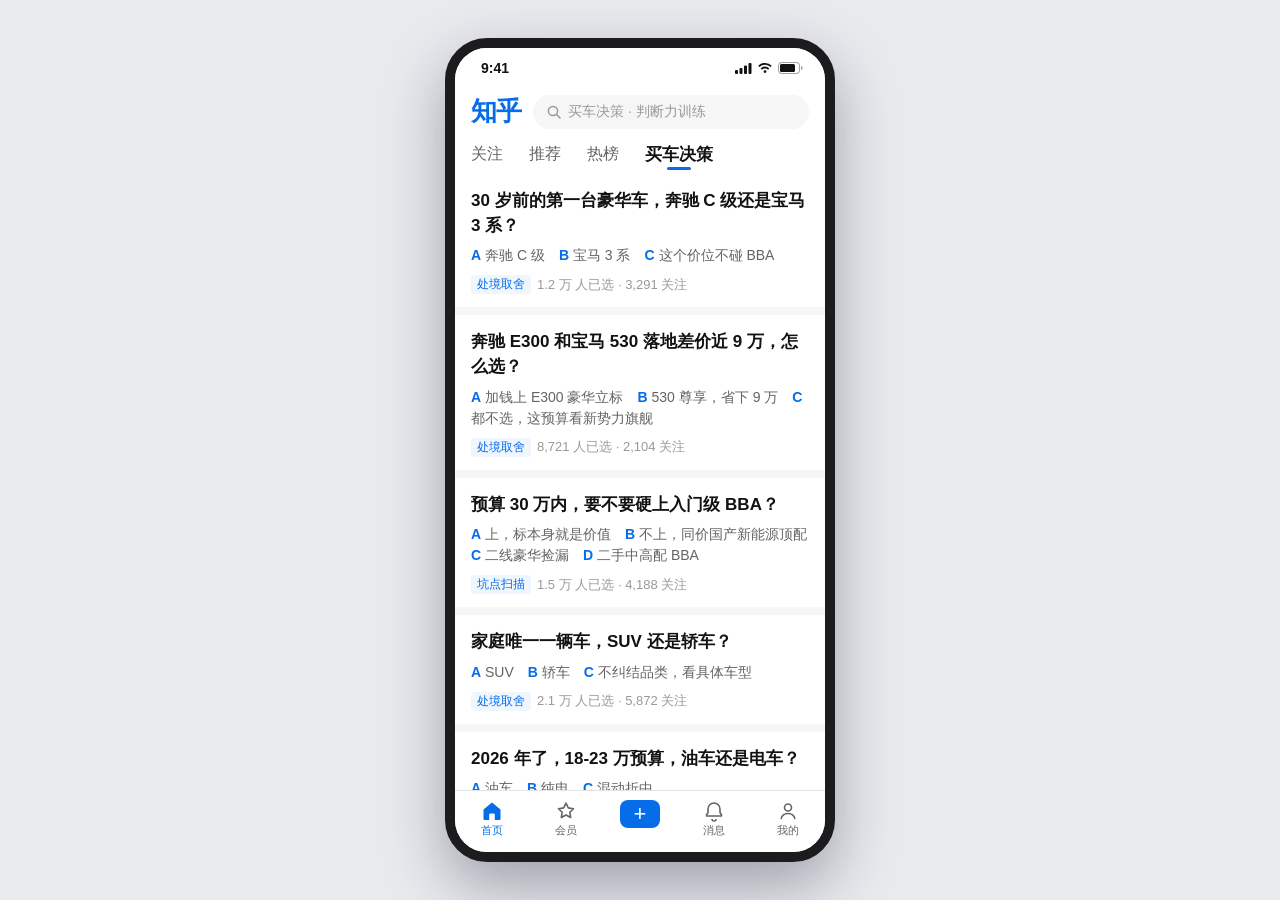
==== mvp/index.html @ cbcedeef "买车决策 MVP：知乎开放平台数据管线 + 手机端知乎风演示 - mvp/pipeline/fetch_zhihu.sh：zhihu_search 抓 12 个买车子题共 120 条真实内容，secr" ====
<!DOCTYPE html>
<html lang="zh-CN">
<head>
<meta charset="utf-8">
<meta name="viewport" content="width=device-width, initial-scale=1, viewport-fit=cover">
<title>买车决策 · 知识选择题 MVP</title>
<style>
:root {
  --zh-blue: #056DE8;
  --zh-blue-dark: #0561cf;
  --zh-blue-weak: #D9E8FB;
  --zh-blue-bg: #F0F6FE;
  --ink: #121212;
  --ink-2: #646464;
  --ink-3: #999999;
  --line: #F0F0F0;
  --line-2: #E4E4E4;
  --page: #F6F6F6;
  --card: #FFFFFF;
  --warn: #B26A00;
  --font: -apple-system, BlinkMacSystemFont, "PingFang SC", "Helvetica Neue", "Microsoft YaHei", sans-serif;
}
* { margin: 0; padding: 0; box-sizing: border-box; -webkit-tap-highlight-color: transparent; }
html, body { height: 100%; }
body {
  font-family: var(--font);
  background: #E9EAEE;
  color: var(--ink);
  display: flex;
  align-items: center;
  justify-content: center;
  min-height: 100vh;
}

/* ---------- phone shell ---------- */
.phone {
  width: 100%;
  height: 100vh;
  background: var(--page);
  position: relative;
  overflow: hidden;
  display: flex;
  flex-direction: column;
}
@media (min-width: 560px) {
  body { padding: 24px 0; }
  .phone {
    width: 390px;
    height: min(824px, calc(100vh - 48px));
    border-radius: 42px;
    border: 10px solid #1c1c1e;
    box-shadow: 0 24px 60px rgba(20, 30, 50, .35);
  }
}
.statusbar {
  flex: none;
  height: 40px;
  display: flex;
  align-items: center;
  justify-content: space-between;
  padding: 0 22px 0 26px;
  font-size: 14px;
  font-weight: 600;
  background: var(--card);
}
.statusbar .icons { display: flex; gap: 5px; align-items: center; }
.statusbar svg { display: block; }

.screen { flex: 1; overflow-y: auto; overscroll-behavior: contain; scrollbar-width: none; }
.screen::-webkit-scrollbar { display: none; }

.view { display: none; }
.view.active { display: block; }

/* ---------- feed header ---------- */
.feed-head {
  background: var(--card);
  padding: 6px 16px 0;
  position: sticky;
  top: 0;
  z-index: 5;
}
.search-row { display: flex; align-items: center; gap: 12px; }
.logo {
  font-size: 26px;
  font-weight: 700;
  color: var(--zh-blue);
  letter-spacing: -1px;
  flex: none;
  font-family: "PingFang SC", var(--font);
}
.search-pill {
  flex: 1;
  height: 34px;
  border-radius: 17px;
  background: var(--page);
  display: flex;
  align-items: center;
  gap: 7px;
  padding: 0 14px;
  color: var(--ink-3);
  font-size: 14px;
}
.tabs { display: flex; gap: 26px; margin-top: 4px; }
.tab {
  padding: 10px 0 8px;
  font-size: 16px;
  color: var(--ink-2);
  position: relative;
  border: none; background: none; font-family: inherit;
}
.tab.on { color: var(--ink); font-weight: 600; font-size: 17px; }
.tab.on::after {
  content: "";
  position: absolute;
  left: 50%; transform: translateX(-50%);
  bottom: 4px;
  width: 24px; height: 3px;
  border-radius: 2px;
  background: var(--zh-blue);
}

/* ---------- feed cards ---------- */
.feed-list { padding-bottom: 12px; }
.qcard {
  background: var(--card);
  margin-top: 8px;
  padding: 15px 16px 13px;
  cursor: pointer;
}
.qcard:first-child { margin-top: 0; }
.qcard h2 {
  font-size: 17px;
  font-weight: 600;
  line-height: 1.45;
  margin-bottom: 7px;
}
.qcard .opts-preview {
  font-size: 14px;
  color: var(--ink-2);
  line-height: 1.5;
  margin-bottom: 9px;
  display: -webkit-box;
  -webkit-line-clamp: 2;
  -webkit-box-orient: vertical;
  overflow: hidden;
}
.qcard .opts-preview b { color: var(--zh-blue); font-weight: 600; }
.meta {
  display: flex;
  align-items: center;
  gap: 6px;
  font-size: 13px;
  color: var(--ink-3);
}
.meta .chip {
  color: var(--zh-blue);
  background: var(--zh-blue-bg);
  border-radius: 4px;
  padding: 1px 6px;
  font-size: 12px;
}
.meta .done {
  margin-left: auto;
  color: var(--zh-blue);
  font-weight: 500;
  display: flex; align-items: center; gap: 3px;
}
.feed-foot {
  text-align: center;
  font-size: 12px;
  color: var(--ink-3);
  padding: 18px 16px 20px;
  line-height: 1.7;
}
.feed-foot a { color: var(--ink-3); }

/* ---------- bottom tabbar ---------- */
.tabbar {
  flex: none;
  background: var(--card);
  border-top: .5px solid var(--line-2);
  display: flex;
  padding: 5px 0 14px;
}
.tabbar button {
  flex: 1;
  border: none; background: none;
  font-family: inherit;
  font-size: 10.5px;
  color: var(--ink-2);
  display: flex; flex-direction: column; align-items: center; gap: 2px;
  padding-top: 4px;
}
.tabbar button.on { color: var(--zh-blue); }
.tabbar svg { display: block; }
.tabbar .plus {
  width: 40px; height: 28px;
  border-radius: 8px;
  background: var(--zh-blue);
  color: #fff;
  display: flex; align-items: center; justify-content: center;
  font-size: 22px; font-weight: 300;
  line-height: 1;
}

/* ---------- detail ---------- */
.nav {
  background: var(--card);
  height: 46px;
  display: flex;
  align-items: center;
  padding: 0 8px;
  position: sticky;
  top: 0;
  z-index: 5;
  border-bottom: .5px solid var(--line);
}
.nav .back {
  border: none; background: none;
  width: 38px; height: 38px;
  display: flex; align-items: center; justify-content: center;
}
.nav .nav-title { font-size: 16px; font-weight: 600; flex: 1; text-align: center; }
.nav .spacer { width: 38px; display: flex; align-items: center; justify-content: center; color: var(--ink-2); }

.detail-body { background: var(--card); padding: 16px 16px 8px; }
.detail-body .chip-row { display: flex; gap: 6px; margin-bottom: 9px; }
.chip-row .chip {
  font-size: 12px;
  color: var(--zh-blue);
  background: var(--zh-blue-bg);
  padding: 2px 8px;
  border-radius: 4px;
}
.detail-body h1 { font-size: 20px; font-weight: 650; line-height: 1.45; }
.detail-body .meta { margin-top: 9px; }

.section {
  background: var(--card);
  margin-top: 8px;
  padding: 14px 16px 16px;
}
.section-label {
  display: flex;
  align-items: baseline;
  justify-content: space-between;
  font-size: 15px;
  font-weight: 600;
  margin-bottom: 12px;
}
.section-label small { font-size: 12px; color: var(--ink-3); font-weight: 400; }

/* options: choosing state */
.opt-btn {
  width: 100%;
  border: 1px solid var(--line-2);
  background: var(--card);
  border-radius: 10px;
  padding: 13px 14px;
  display: flex;
  align-items: flex-start;
  gap: 10px;
  font-family: inherit;
  font-size: 15.5px;
  color: var(--ink);
  text-align: left;
  line-height: 1.45;
  margin-top: 10px;
  cursor: pointer;
  transition: border-color .15s, background .15s;
}
.opt-btn:first-of-type { margin-top: 0; }
.opt-btn:active { border-color: var(--zh-blue); background: var(--zh-blue-bg); }
.opt-key {
  flex: none;
  width: 22px; height: 22px;
  border-radius: 50%;
  border: 1px solid var(--line-2);
  color: var(--ink-2);
  font-size: 12.5px;
  font-weight: 600;
  display: flex; align-items: center; justify-content: center;
  margin-top: 1px;
}

/* options: result state */
.opt-res {
  border: 1px solid var(--line-2);
  border-radius: 10px;
  padding: 11px 14px 12px;
  margin-top: 10px;
  position: relative;
}
.opt-res:first-of-type { margin-top: 0; }
.opt-res.mine { border-color: var(--zh-blue); box-shadow: 0 0 0 1px var(--zh-blue) inset; }
.opt-res .row1 {
  display: flex; align-items: baseline; gap: 8px;
  font-size: 15px; line-height: 1.4;
}
.opt-res .row1 .k { font-weight: 600; color: var(--ink-2); font-size: 13.5px; }
.opt-res.mine .row1 .k { color: var(--zh-blue); }
.opt-res .row1 .pct { margin-left: auto; font-weight: 650; font-size: 15px; font-variant-numeric: tabular-nums; }
.opt-res .mine-tag {
  position: absolute;
  top: -9px; right: 12px;
  background: var(--zh-blue);
  color: #fff;
  font-size: 10.5px;
  padding: 1.5px 7px;
  border-radius: 8px;
}
.bar { height: 6px; border-radius: 3px; background: var(--page); margin-top: 9px; overflow: hidden; }
.bar i {
  display: block; height: 100%;
  border-radius: 3px;
  background: var(--zh-blue-weak);
  width: 0;
  transition: width .7s cubic-bezier(.25,.8,.3,1);
}
.opt-res.mine .bar i { background: var(--zh-blue); }

/* tier bars */
.tier-wrap { margin-top: 8px; display: none; }
.tier-wrap.show { display: block; }
.tier-row { display: flex; align-items: center; gap: 8px; margin-top: 5px; }
.tier-row .t-label { flex: none; width: 56px; font-size: 11.5px; color: var(--ink-3); }
.tier-row .bar { flex: 1; margin: 0; height: 5px; }
.tier-row .t-pct { flex: none; width: 34px; text-align: right; font-size: 11.5px; color: var(--ink-2); font-variant-numeric: tabular-nums; }

.dist-note { font-size: 11.5px; color: var(--ink-3); margin-top: 12px; }
.seg {
  display: flex;
  background: var(--page);
  border-radius: 8px;
  padding: 3px;
  margin-bottom: 4px;
}
.seg button {
  flex: 1;
  border: none;
  background: none;
  font-family: inherit;
  font-size: 13px;
  color: var(--ink-2);
  padding: 6px 0;
  border-radius: 6px;
}
.seg button.on { background: var(--card); color: var(--ink); font-weight: 600; box-shadow: 0 1px 3px rgba(0,0,0,.08); }

/* reveal sections */
.reveal { animation: rise .45s ease both; }
.reveal.d1 { animation-delay: .15s; }
.reveal.d2 { animation-delay: .3s; }
.reveal.d3 { animation-delay: .45s; }
.reveal.d4 { animation-delay: .6s; }
@keyframes rise {
  from { opacity: 0; transform: translateY(14px); }
  to { opacity: 1; transform: none; }
}
@media (prefers-reduced-motion: reduce) {
  .reveal { animation: none; }
  .bar i { transition: none; }
}

/* answer cards (per-option reasons) */
.ans {
  border: 1px solid var(--line);
  border-radius: 10px;
  margin-top: 10px;
  overflow: hidden;
}
.ans:first-of-type { margin-top: 0; }
.ans-head {
  width: 100%;
  border: none; background: var(--card);
  font-family: inherit;
  display: flex; align-items: center; gap: 8px;
  padding: 11px 13px;
  font-size: 14.5px;
  font-weight: 600;
  color: var(--ink);
  text-align: left;
  cursor: pointer;
}
.ans-head .k { color: var(--zh-blue); flex: none; }
.ans-head .caret { margin-left: auto; color: var(--ink-3); transition: transform .2s; flex: none; }
.ans.open .ans-head .caret { transform: rotate(180deg); }
.ans-body { display: none; padding: 0 13px 13px; }
.ans.open .ans-body { display: block; }
.ans-body p { font-size: 14px; line-height: 1.65; color: var(--ink); margin-top: 8px; padding-left: 20px; position: relative; }
.ans-body p:first-child { margin-top: 0; }
.ans-body p .sign { position: absolute; left: 0; top: 1px; font-weight: 700; }
.ans-body p.why .sign { color: var(--zh-blue); }
.ans-body p.blind { color: var(--ink-2); }
.ans-body p.blind .sign { color: var(--warn); }
.ans-body p b { font-weight: 600; }

/* insight */
.insight {
  background: var(--zh-blue-bg);
  border-left: 3px solid var(--zh-blue);
  border-radius: 0 10px 10px 0;
  padding: 13px 14px;
}
.insight .tag { font-size: 13px; font-weight: 700; color: var(--zh-blue); margin-bottom: 6px; }
.insight p { font-size: 14.5px; line-height: 1.7; }

/* sources */
.src-intro { font-size: 12.5px; color: var(--ink-3); margin-bottom: 10px; }
.src {
  display: flex;
  align-items: flex-start;
  gap: 9px;
  padding: 9px 0;
  border-top: .5px solid var(--line);
  text-decoration: none;
}
.src:first-of-type { border-top: none; padding-top: 0; }
.src .s-ico {
  flex: none;
  width: 18px; height: 18px;
  border-radius: 4px;
  background: var(--zh-blue);
  color: #fff;
  font-size: 11px;
  font-weight: 700;
  display: flex; align-items: center; justify-content: center;
  margin-top: 1px;
}
.src .s-title { font-size: 14px; color: var(--ink); line-height: 1.45; }
.src .s-meta { font-size: 12px; color: var(--ink-3); margin-top: 2px; }

/* actions */
.actions { display: flex; gap: 10px; }
.actions button {
  flex: 1;
  border: 1px solid var(--line-2);
  background: var(--card);
  border-radius: 18px;
  font-family: inherit;
  font-size: 13.5px;
  color: var(--ink-2);
  padding: 8px 0;
  display: flex; align-items: center; justify-content: center; gap: 5px;
}
.next-wrap { padding: 4px 16px 24px; background: var(--card); margin-top: -1px; }
.next-btn {
  width: 100%;
  border: none;
  background: var(--zh-blue);
  color: #fff;
  font-family: inherit;
  font-size: 16px;
  font-weight: 600;
  border-radius: 22px;
  padding: 11px 0;
  cursor: pointer;
}
.next-btn:active { background: var(--zh-blue-dark); }
.detail-pad { height: 20px; }

/* toast */
.toast {
  position: absolute;
  left: 50%;
  bottom: 90px;
  transform: translateX(-50%) translateY(8px);
  background: rgba(18,18,18,.88);
  color: #fff;
  font-size: 13.5px;
  padding: 9px 18px;
  border-radius: 20px;
  opacity: 0;
  pointer-events: none;
  transition: opacity .25s, transform .25s;
  white-space: nowrap;
  z-index: 20;
}
.toast.show { opacity: 1; transform: translateX(-50%) translateY(0); }

button:focus-visible, a:focus-visible { outline: 2px solid var(--zh-blue); outline-offset: 2px; }
</style>
</head>
<body>

<div class="phone">
  <div class="statusbar">
    <span>9:41</span>
    <span class="icons">
      <svg width="17" height="11" viewBox="0 0 17 11" fill="currentColor"><rect x="0" y="7" width="3" height="4" rx="1"/><rect x="4.5" y="5" width="3" height="6" rx="1"/><rect x="9" y="2.5" width="3" height="8.5" rx="1"/><rect x="13.5" y="0" width="3" height="11" rx="1"/></svg>
      <svg width="16" height="11" viewBox="0 0 16 11" fill="currentColor"><path d="M8 9.2a1.4 1.4 0 1 0 0 2.8 1.4 1.4 0 0 0 0-2.8zM8 5.6c-1.7 0-3.2.7-4.3 1.8l1.3 1.3A4.4 4.4 0 0 1 8 7.4c1.2 0 2.2.5 3 1.3l1.3-1.3A6 6 0 0 0 8 5.6zM8 2C5.4 2 3 3 1.2 4.8l1.3 1.3A7.9 7.9 0 0 1 8 3.8c2.1 0 4 .9 5.5 2.3l1.3-1.3A9.5 9.5 0 0 0 8 2z" transform="translate(0 -2)"/></svg>
      <svg width="25" height="12" viewBox="0 0 25 12"><rect x="0.5" y="0.5" width="21" height="11" rx="3" fill="none" stroke="currentColor" opacity=".4"/><rect x="2" y="2" width="15" height="8" rx="1.5" fill="currentColor"/><path d="M23 4v4c1-.2 1.6-1 1.6-2S24 4.2 23 4z" fill="currentColor" opacity=".4"/></svg>
    </span>
  </div>

  <div class="screen" id="screen">

    <!-- ============ FEED ============ -->
    <div class="view active" id="view-feed">
      <div class="feed-head">
        <div class="search-row">
          <span class="logo">知乎</span>
          <span class="search-pill">
            <svg width="14" height="14" viewBox="0 0 14 14" fill="none" stroke="currentColor" stroke-width="1.5"><circle cx="6" cy="6" r="4.6"/><path d="M9.5 9.5 13 13" stroke-linecap="round"/></svg>
            买车决策 · 判断力训练
          </span>
        </div>
        <div class="tabs">
          <button class="tab">关注</button>
          <button class="tab">推荐</button>
          <button class="tab">热榜</button>
          <button class="tab on">买车决策</button>
        </div>
      </div>
      <div class="feed-list" id="feed-list"></div>
      <div class="feed-foot">
        knowledge-choice-feed MVP 演示<br>
        题卡蒸馏自知乎公开讨论（知乎数据开放平台）· 选择分布为演示数据<br>
        <a href="#" id="reset-demo">重置演示数据</a>
      </div>
    </div>

    <!-- ============ DETAIL ============ -->
    <div class="view" id="view-detail"></div>

  </div>

  <div class="tabbar" id="tabbar">
    <button class="on">
      <svg width="22" height="22" viewBox="0 0 22 22" fill="currentColor"><path d="M11 2.5 2.8 9.3a1 1 0 0 0-.3.7V19a1 1 0 0 0 1 1h4.7v-5.6a1 1 0 0 1 1-1h3.6a1 1 0 0 1 1 1V20h4.7a1 1 0 0 0 1-1v-9a1 1 0 0 0-.3-.7L11 2.5z"/></svg>
      首页
    </button>
    <button data-toast="演示版仅开放首页">
      <svg width="22" height="22" viewBox="0 0 22 22" fill="none" stroke="currentColor" stroke-width="1.6"><path d="M11 3.2l2.3 4.7 5.2.8-3.7 3.6.9 5.2L11 15l-4.7 2.5.9-5.2L3.5 8.7l5.2-.8L11 3.2z" stroke-linejoin="round"/></svg>
      会员
    </button>
    <button data-toast="演示版仅开放首页"><span class="plus">+</span></button>
    <button data-toast="演示版仅开放首页">
      <svg width="22" height="22" viewBox="0 0 22 22" fill="none" stroke="currentColor" stroke-width="1.6"><path d="M11 3a6 6 0 0 0-6 6v3.5L3.5 15v1h15v-1L17 12.5V9a6 6 0 0 0-6-6z" stroke-linejoin="round"/><path d="M9 19a2 2 0 0 0 4 0"/></svg>
      消息
    </button>
    <button data-toast="演示版仅开放首页">
      <svg width="22" height="22" viewBox="0 0 22 22" fill="none" stroke="currentColor" stroke-width="1.6"><circle cx="11" cy="7.5" r="3.5"/><path d="M4 19c.8-3.6 3.7-5.5 7-5.5s6.2 1.9 7 5.5"/></svg>
      我的
    </button>
  </div>

  <div class="toast" id="toast"></div>
</div>

<script id="cards-data" type="application/json">{"category":"买车决策","note":"题卡蒸馏自知乎数据开放平台 zhihu_search 接口抓取的真实内容（data/raw/），选择分布为演示用合成数据。","cards":[{"id":"q001","domain":"买车决策","type":"处境取舍","title":"30 岁前的第一台豪华车，奔驰 C 级还是宝马 3 系？","options":[{"key":"A","text":"奔驰 C 级","reason":"同级里奔驰的品牌感知最被大众认可，「宝马只能下山，奔驰能上树」；C260 用上后驱平台铝合金双叉臂，滤震表现其实被网络舆论严重低估。","blindspot":"1.5T 轻混的动力口碑争议和后期养护成本；以及你买的豪华感知里，有多少是给别人看的。","pct":34,"tiers":{"normal":40,"high":30,"super":24}},{"key":"B","text":"宝马 3 系","reason":"操控和转向精准度同级最好，还有高功率 2.0T 可选，是这个价位少有的「驾驶者之车」。","blindspot":"N20/B48 发动机漏油渗漏是通病，6-8 万公里后维护成本上升；操控的价值取决于路况——市区通勤根本用不出来。","pct":41,"tiers":{"normal":42,"high":41,"super":37}},{"key":"C","text":"这个价位不碰 BBA","reason":"30 万内的 BBA 意味着小排量加减配，同价位国产新能源配置碾压，省下的差价是普通人一年的薪水。","blindspot":"品牌带来的社交价值和保值率是真实存在的变量，它不刚性，但不为零。","pct":25,"tiers":{"normal":18,"high":29,"super":39}}],"insight":"「开宝马坐奔驰」是上一代人的地图。拆车工程师的说法更接近真相：同一家供应商的同规格减震器，奔驰调软优先滤震，宝马调硬保留路感——差的不是硬件，是两家公司对「舒适」和「操控」的取舍排序。这一级别真正的分水岭是：你为自己的驾驶体验付费，还是为别人的目光付费。","sources":[{"title":"年轻人买奔驰还是宝马好？","url":"https://www.zhihu.com/question/1552159425/answer/1950879613375984997","voteup":40},{"title":"奔驰和宝马谁更好？","url":"https://www.zhihu.com/question/494754732/answer/1926502901267801003","voteup":55},{"title":"为什么很多人说「开奔驰坐宝马」？这话还有道理吗？","url":"https://www.zhihu.com/question/2024808508344779359/answer/2024919173776556220","voteup":5}],"stats":{"chosen":12384,"follow":3291}},{"id":"q002","domain":"买车决策","type":"处境取舍","title":"奔驰 E300 和宝马 530 落地差价近 9 万，怎么选？","options":[{"key":"A","text":"加钱上 E300 豪华立标","reason":"商务接待气场拉满；新款 E300 的油门、转向、刹车相比老奔驰彻底改了，驾驶层面的短板补上了。","blindspot":"落地 46.5 对 37.5，差价 24%——按老司机的算法，这个差价已经不是「看喜欢」，是「看钱包」；轻混松油门的拖拽感依然明显。","pct":31,"tiers":{"normal":36,"high":28,"super":22}},{"key":"B","text":"530 尊享，省下 9 万","reason":"动力总成成熟，落地价打到 37.5 万；9 万差价够覆盖五年油费加保险。","blindspot":"在特定商务场景里，立标奔驰的气场是生产资料不是消费品——省下的钱可能在谈判桌上还回去。","pct":47,"tiers":{"normal":46,"high":49,"super":45}},{"key":"C","text":"都不选，这预算看新势力旗舰","reason":"40 万级新势力在智能化、舒适性配置上对 56E 是降维打击，冰箱彩电空悬激光雷达全都有。","blindspot":"商务场合的品牌认知度、油车长途的确定性、保值率，这三样新势力都还没证明自己。","pct":22,"tiers":{"normal":18,"high":23,"super":33}}],"insight":"真正可复用的是那位车主的「差价三档判断法」：差价 5% 看喜欢，15% 看性价比，24% 只能看钱包。它把一道玄学选择题变成了现金流问题——先算差价占比，再谈品牌信仰。","sources":[{"title":"奔驰 e300 和宝马 5 系应该怎么选？","url":"https://www.zhihu.com/question/661328571/answer/3558910562","voteup":41},{"title":"奔驰 e300 和宝马 5 系应该怎么选？（差价三档法）","url":"https://www.zhihu.com/question/661328571/answer/1994525083151114567","voteup":4}],"stats":{"chosen":8721,"follow":2104}},{"id":"q003","domain":"买车决策","type":"坑点扫描","title":"预算 30 万内，要不要硬上入门级 BBA？","options":[{"key":"A","text":"上，标本身就是价值","reason":"把 GLS 的标换成北汽，打骨折都没人买——品牌价值是真实的产品力，不是玄学；面子在很多行业就是功能。","blindspot":"入门级拿到的品牌价值是稀释过的：懂行的人一眼认得出 1.3T 和三缸，「标」在最需要它的人群面前反而失效。","pct":17,"tiers":{"normal":24,"high":13,"super":9}},{"key":"B","text":"不上，同价国产新能源顶配","reason":"30 万的 BBA 有空间小、排量小、内饰减配的器质性缺陷，被叫「50 分的车」；同价国产新能源的体验是另一个时代的。","blindspot":"新能源三年后的保值率和品牌沉淀依然是未知数；「配置碾压」里有多少是你真的会用的？","pct":43,"tiers":{"normal":40,"high":46,"super":45}},{"key":"C","text":"二线豪华捡漏","reason":"凯迪拉克 CT5、沃尔沃 S60 终端价比同级 BBA 便宜 6-7 万，产品力却在同一水平线——差价是一台车首付。","blindspot":"二线豪华的保值率更差，「捡漏价」在你卖车时会以同样的方式还给市场。","pct":22,"tiers":{"normal":20,"high":24,"super":21}},{"key":"D","text":"二手中高配 BBA","reason":"25 万能拿下 21 款 530 尊享——用入门级的钱买中高级的车，品牌和产品力都不妥协。","blindspot":"豪华车的养护成本不打折：全险贵 30%、必须 95 号油、过保后随便修一次大几千。","pct":18,"tiers":{"normal":16,"high":17,"super":25}}],"insight":"网上骂入门 BBA 智商税的，和线下排队买它的，可能是同一群人的两个账号。这道题的题眼在你的收入结构：如果面子在你的行业里是生产资料（销售、中介、to B 生意），A 不丢人；如果不是，30 万内 BBA 的器质性缺陷就是纯粹的减分项。","sources":[{"title":"为什么 30W 的 BBA 会被称为智商税，而 100W 的却不会？","url":"https://www.zhihu.com/question/548300669/answer/3468387163","voteup":22},{"title":"为什么说买入门级 BBA 就是买车标？","url":"https://www.zhihu.com/question/555082762/answer/2694910526","voteup":19},{"title":"BBA 真的就只是买个标吗？","url":"https://www.zhihu.com/question/604019461/answer/3131280153","voteup":14}],"stats":{"chosen":15207,"follow":4188}},{"id":"q004","domain":"买车决策","type":"处境取舍","title":"家庭唯一一辆车，SUV 还是轿车？","options":[{"key":"A","text":"SUV","reason":"带娃家庭的真实差距：抱娃上下车直立轻松、儿童座椅好装、后备箱能吞下推车和露营装备、烂路不磕底盘。","blindspot":"「空间大」是个错觉——SUV 大的是头部和载物的垂直空间，腿部空间反而常比同级轿车小；车身晃动大，晕车的家人每次都遭罪。","pct":48,"tiers":{"normal":54,"high":44,"super":38}},{"key":"B","text":"轿车","reason":"重心低高速稳不发飘、操控顺滑、风阻小油耗低，长途乘坐舒适度和驾驶质感全面占优。","blindspot":"二胎、露营、春节满载回老家——这些场景一年可能只有几次，但每一次都是硬需求，轿车在那几天会让你后悔。","pct":33,"tiers":{"normal":28,"high":37,"super":41}},{"key":"C","text":"不纠结品类，看具体车型","reason":"20 万级家用取向的 SUV 和轿车，性能差距远小于想象，日常根本触不到极限——剩下的是坐姿和外观偏好。","blindspot":"「都行」往往意味着你还没把自己的高频场景想清楚，这不是答案，是推迟回答。","pct":19,"tiers":{"normal":18,"high":19,"super":21}}],"insight":"两台车都有的车主给出了最干净的拆法：SUV 真正的优势只有两个——后备箱的垂直空间和上下车的姿态，其余都是印象分。把「一年里最挤的那一天」和「每天通勤的舒适」放上同一架天平，你的答案会自己出来。","sources":[{"title":"作为家庭唯一用车，选 SUV 到底值不值？","url":"https://www.zhihu.com/question/2054889719255896498/answer/2056053283970606750","voteup":6},{"title":"家庭第一辆车，预算 20 万左右，SUV 和轿车怎么选？","url":"https://www.zhihu.com/question/2040032279737659830/answer/2040367604104173430","voteup":4},{"title":"预算 20 万，买轿车还是 SUV 更划算？","url":"https://www.zhihu.com/question/2029879066657018592/answer/2030436828797481220","voteup":3}],"stats":{"chosen":21456,"follow":5872}},{"id":"q005","domain":"买车决策","type":"处境取舍","title":"2026 年了，18-23 万预算，油车还是电车？","options":[{"key":"A","text":"油车","reason":"东北冬天、没有家充桩、打算一台车开 10-15 年——三个条件占两个，靠谱油车依然是更稳的答案；而且车轻底盘好调，操控是物理规律的馈赠。","blindspot":"高赞推荐油车的回答里，不少是品牌软文（本题来源里 vote 579 的那篇通篇在推一款车）——「稳妥」的建议也可能是投放。","pct":27,"tiers":{"normal":31,"high":25,"super":19}},{"key":"B","text":"纯电","reason":"同价位电车的舒适性、智能化对油车是「全方位无死角」的碾压，使用成本只有油车的六分之一。","blindspot":"车重是被普遍忽略的变量：电池让车重增加，底盘要么颠要么晃——同价位电车的机械素质天花板更低，这是物理不是立场。","pct":45,"tiers":{"normal":42,"high":47,"super":51}},{"key":"C","text":"混动折中","reason":"可油可电，没桩不焦虑，有桩当电车开——过渡期最不会错的答案。","blindspot":"「不会错」的代价是两套系统的成本和重量都在你车上；折中方案往往两头的优点都打折。","pct":28,"tiers":{"normal":27,"high":28,"super":30}}],"insight":"这道题的正确姿势不是站队，是先回答三个变量：有没有充电桩、冬天有多冷、打算开几年。三个都利好电车就选电车，两个以上利空就选油车——顺便，记住 vote 数不等于可信度：本题最高赞的「中立建议」其实是一篇沃尔沃投放。","sources":[{"title":"计划 26 年买一辆 18-23 万的车，纯电还是油车？","url":"https://www.zhihu.com/question/2014842366922610369/answer/2039646460753466857","voteup":579},{"title":"既然电车有那么大优势，为什么油车保有量还是超过电车？","url":"https://www.zhihu.com/question/1918218384811759216/answer/2030023788918744991","voteup":296},{"title":"从使用成本看，燃油车和新能源车哪个更划算？","url":"https://www.zhihu.com/question/2056685960545539371/answer/2056693146403223086","voteup":3}],"stats":{"chosen":31892,"follow":8933}},{"id":"q006","domain":"买车决策","type":"处境取舍","title":"人生第一辆车，新车还是二手练手？","options":[{"key":"A","text":"新车","reason":"「第一次买车一定要买新车，因为人性」——二手车出毛病你会怪自己没买新车，新车出毛病你会自适应；何况新手根本挑不出好二手。","blindspot":"新手期的剐蹭都刻在最贵的折旧上；你为「省心」付的溢价，其实是给自己判断力交的保险费。","pct":42,"tiers":{"normal":48,"high":38,"super":31}},{"key":"B","text":"二手油车练手","reason":"两万块的十年老丰田开两年还能卖一万——用一万块的成本练完技术，赶上置换补贴再换新，纠错成本最低。","blindspot":"「水深」是真的：事故车泡水车的鉴别能力普通人没有，省的钱可能一次大修就还回去；练手车的糟糕体验也可能让你误判自己不喜欢开车。","pct":37,"tiers":{"normal":32,"high":41,"super":46}},{"key":"C","text":"二手豪华/顶配捡漏","reason":"3 年车龄的顶配 MINI 比新车便宜十几万还省购置税——让第一任车主替你付掉最陡的折旧。","blindspot":"豪华车过保即刺客：保险贵 30%、配件零整比高，「捡漏价」后面挂着一张没人给你看的养护账单。","pct":21,"tiers":{"normal":20,"high":21,"super":23}}],"insight":"「因为人性」是这题最扎心的答案：二手车省的是钱，花的是你对自己判断力的信任额度。新手最贵的成本从来不是折旧，是纠错——想清楚你更输得起哪一个。","sources":[{"title":"人生第一辆建议新车还是二手车？","url":"https://www.zhihu.com/question/1922367669258162285/answer/1995456779665031174","voteup":86},{"title":"第一次买车选择二手车吗？","url":"https://www.zhihu.com/question/2040543311727965953/answer/2042888455638839406","voteup":1},{"title":"人生中第一辆车买二手车还是买新车？","url":"https://www.zhihu.com/question/368558001/answer/1966536211221943940","voteup":4}],"stats":{"chosen":18042,"follow":4521}},{"id":"q007","domain":"买车决策","type":"处境取舍","title":"15 万级家用车，国产新能源还是合资油车？","options":[{"key":"A","text":"国产新能源","reason":"三电技术世界一流、智能化「甩合资几条街」，15 万的配置能打 30 万的合资——这是连商用车工程师都承认的事实。","blindspot":"长期可靠性和品牌存活率还没经过完整周期检验；你买的不只是车，还有这家公司五年后还在不在的概率。","pct":52,"tiers":{"normal":50,"high":54,"super":55}},{"key":"B","text":"合资油车","reason":"省心是被验证过的：三大件成熟、10 万级代步「颗粒捕捉器、内饰差」这些缺点不影响本质，省油省事过日子。","blindspot":"销量榜已经说明趋势：合资在靠打骨折硬撑——今天的「稳妥」可能是五年后的「诺基亚」。","pct":26,"tiers":{"normal":30,"high":24,"super":18}},{"key":"C","text":"合资新能源","reason":"铂智 7 这批车「中国定义、中国研发」，定价务实到 15.68 万起——合资的品控加新能源的体验，反转正在发生。","blindspot":"合资电车的智能化供应链依然慢半拍；「觉醒」是刚开始的故事，不是已完成的事实。","pct":22,"tiers":{"normal":20,"high":22,"super":27}}],"insight":"2026 年工信部新车目录里藏着一个反转：合资在努力让自己更像新势力，新势力在追求传统车企的老练。「国产 vs 合资」这张地图已经过时——真正该问的是：这家公司的电动化转身，转完几成了？","sources":[{"title":"国产车真的崛起了吗？与合资车相比差距还有多大？","url":"https://www.zhihu.com/question/14621542226/answer/2048740531623273883","voteup":25},{"title":"看完这批工信部的新车，我觉得合资和新势力的两极反转了","url":"https://zhuanlan.zhihu.com/p/1951965563313162180","voteup":36},{"title":"现在一提买纯电就离不开自主品牌、新势力，那合资呢？","url":"https://www.zhihu.com/question/595000350/answer/2982451824","voteup":130}],"stats":{"chosen":14336,"follow":3705}},{"id":"q008","domain":"买车决策","type":"坑点扫描","title":"30 万落地想「一步到位」，最该警惕的是什么？","options":[{"key":"A","text":"「全能胜出」式横评软文","reason":"30 万是软文最密集的价位段：结构雷同的「5 款横评+单一车型全能胜出」批量生产，我们这次抓的 10 篇里 6 篇是这个模板。","blindspot":"警惕软文不等于反着买——被投放的车不一定是差车，只是这篇内容不构成证据。","pct":38,"tiers":{"normal":30,"high":43,"super":52}},{"key":"B","text":"豪华品牌光环","reason":"30 万级的豪华纯电是「油改电+减配」重灾区，品牌溢价挤占的全是配置预算。","blindspot":"一刀切排除豪华品牌，会错过真在认真转型的车型——光环该打折，不该清零。","pct":24,"tiers":{"normal":26,"high":23,"super":19}},{"key":"C","text":"顶配冲动","reason":"47% 的车主后悔选错配置、年均多花 2800——「一步到位」的心态让人为一年用不上三次的功能付整车溢价。","blindspot":"有些配置确实不可后装（激光雷达、空悬）——砍配置砍错了，后悔同样是 47% 的一员。","pct":23,"tiers":{"normal":26,"high":21,"super":17}},{"key":"D","text":"「一步到位」这个念头本身","reason":"车市一年一迭代、家庭需求五年一变——「开十年不换」的承诺大多兑现不了，一步到位是幻觉。","blindspot":"对确实低频换车的家庭，追求耐用和冗余是理性——别把「反执念」变成新执念。","pct":15,"tiers":{"normal":18,"high":13,"super":12}}],"insight":"我们真实抓取了 10 篇「30 万买什么车」的知乎内容，其中 6 篇是结构完全雷同的车型软文，分别「全能胜出」了三款不同的车。这个价位你搜到的攻略，大概率是投放。判断力训练的第一课发生在选车之前：先判断信息，再判断车。","sources":[{"title":"30 万预算买车别乱选！轿车和 SUV 横评后家用一步到位选××","url":"https://zhuanlan.zhihu.com/p/2056503597727211757","voteup":1},{"title":"千万别选错！30 万左右的 SUV 推荐闭眼入××","url":"https://zhuanlan.zhihu.com/p/2049931873640506187","voteup":0},{"title":"空间、颜值、续航、安全，30 万以内「既要又要」？","url":"https://zhuanlan.zhihu.com/p/2050963616665432998","voteup":1334}],"stats":{"chosen":9873,"follow":2966}},{"id":"q009","domain":"买车决策","type":"处境取舍","title":"没有固定车位，家里第一辆车选混动还是纯电？","options":[{"key":"A","text":"混动/增程","reason":"可油可电没有里程焦虑，没桩就当省油的油车开——直觉上是无桩家庭的标准答案。","blindspot":"反直觉的坑：混动纯电续航短（实际一百多公里），你既然买了它就会想用电——结果是比纯电车主更频繁地找桩，「我朋友的混动每天都在充电」。","pct":40,"tiers":{"normal":47,"high":36,"super":28}},{"key":"B","text":"纯电","reason":"600km+ 续航把充电频次压到一周一次，快充十几分钟——没桩的人反而更该买续航长的纯电，把「补能」变成低频事件。","blindspot":"冬季续航打折、节假日高速排队、小区永远装不上桩的风险——低频事件撞上极端场景时最疼。","pct":38,"tiers":{"normal":32,"high":42,"super":51}},{"key":"C","text":"干脆纯油","reason":"无桩家庭最后的省心选项，加油五分钟，全国无死角。","blindspot":"混动当纯油开油耗也只有一半——2026 年选纯油的理由，只剩下更低的购置价。","pct":22,"tiers":{"normal":21,"high":22,"super":21}}],"insight":"两个高赞答案结论完全相反：vote 104 说按年里程判断（2.4 万公里以上无脑纯电，1.2 万以下无脑混动），vote 12 说无桩别碰混动。但他们共享同一个模型：充电便利度 × 年里程决定答案。吵架的是结论，不吵架的是变量——先量化你自己，再进场。","sources":[{"title":"中年人买家里第一辆车，无固定车位，选油车、纯电还是混动？","url":"https://www.zhihu.com/question/2015721137116558994/answer/2018046814981472525","voteup":104},{"title":"中年人买家里第一辆车，无固定车位（反对混动派）","url":"https://www.zhihu.com/question/2015721137116558994/answer/2042589185509439068","voteup":12},{"title":"30 岁还没结婚，第一辆车买混动还是纯电？","url":"https://www.zhihu.com/question/2051984422581360622/answer/2056329703250825845","voteup":1}],"stats":{"chosen":16754,"follow":5012}},{"id":"q010","domain":"买车决策","type":"坑点扫描","title":"车贷利率降到 2.49%，全款还是贷款？","options":[{"key":"A","text":"全款，落袋为安","reason":"全款几乎没有套路，一个公式走天下：裸车价+购置税+保险+上牌，其他费用一概不出。","blindspot":"有返点的年代，贷款方案算完总账可能比全款便宜 1-3 万——拒绝贷款有时是在拒绝折扣。","pct":36,"tiers":{"normal":41,"high":33,"super":27}},{"key":"B","text":"贷款，把杠杆用起来","reason":"4S 店贷款有返点愿意让利，算上所有利息费用可能仍比全款便宜；通胀之下，未来的钱更毛。","blindspot":"「0 利息」不等于 0 成本：金融服务费 3000-5000、GPS 费 1500、强制全险、要不回来的续保押金——利息省的钱在费用表里等你。","pct":28,"tiers":{"normal":25,"high":30,"super":34}},{"key":"C","text":"先谈费用清单，再决定","reason":"利率是诱饵，费用表才是题眼——同样 2.49%，谈掉金融服务费和强制装潢的人和没谈的人，差出一万多。","blindspot":"费用能谈的前提是你愿意走出这家店——没有备选方案的谈判不叫谈判。","pct":36,"tiers":{"normal":34,"high":37,"super":39}}],"insight":"把 20 万的车拉出来算总账：全款约 22.37 万落地，贷款方案表面月供 4144 很美，加上七七八八的费用可能多花 2 万——也可能因为返点让利反而省 1 万。答案不在「全款 vs 贷款」这个二分法里，在你逐项核对费用清单的耐心里。","sources":[{"title":"2026 年买车贷款 vs 全款终极对决","url":"https://zhuanlan.zhihu.com/p/2045820276156388095","voteup":1},{"title":"买车别被坑！全款 vs 贷款我算明白了","url":"https://zhuanlan.zhihu.com/p/2056414051064927160","voteup":1},{"title":"购车贷款与全款哪个划算？有啥猫腻吗？","url":"https://www.zhihu.com/question/1899101474753079013/answer/1899552513738409624","voteup":3}],"stats":{"chosen":11208,"follow":2871}},{"id":"q011","domain":"买车决策","type":"概念辨析","title":"2026 年了，还值得为沃尔沃的「安全人设」买单吗？","options":[{"key":"A","text":"值得，底蕴不是营销","reason":"1600MPa 硼钢、50 次 IIHS 顶级安全评级、笼式车身是它 1944 年首创——沃尔沃的安全哲学是「超越应试」，为标准没测到的场景做设计。","blindspot":"为「哲学」付的溢价很难被验证：你大概率一辈子用不上那次碰撞，却每天都在付品牌溢价。","pct":33,"tiers":{"normal":38,"high":30,"super":25}},{"key":"B","text":"不值，安全已被追平","reason":"「沃尔沃安全的新闻变少了」，因为它不再不可替代：头部车企被动安全趋同，凯迪拉克「相当接近」，新势力用料更狠。","blindspot":"追平的是硬件参数，追不平的是几十年真实事故数据喂出来的工程细节——纸面趋同不等于实战趋同。","pct":36,"tiers":{"normal":32,"high":39,"super":43}},{"key":"C","text":"看车型不看品牌","reason":"安全是具体车身结构+主动安全系统的组合，同一品牌不同平台差距不小——认车不认标才是安全观的成年礼。","blindspot":"普通消费者没有能力逐车型验证结构用料——「看车型」说起来专业，执行起来最后还是回到看品牌。","pct":31,"tiers":{"normal":30,"high":31,"super":32}}],"insight":"「关于沃尔沃安全的新闻变少了」是这道题最好的线索：当一个卖点从「不可替代」变成「行业及格线」，它的品牌溢价就该被重新定价。安全依然是沃尔沃的真本事，只是这项本事不再稀缺——你付的钱里，有多少在为稀缺性买单？","sources":[{"title":"为什么现在关于沃尔沃安全的新闻或视频少了？","url":"https://www.zhihu.com/question/1964662054058178057/answer/2055285489565963938","voteup":8},{"title":"想换车看中沃尔沃，安全性真的有那么好吗？","url":"https://www.zhihu.com/question/508848766/answer/1889376287631603641","voteup":640},{"title":"大家买沃尔沃真的只是图个安全吗？","url":"https://www.zhihu.com/question/627711636/answer/3278920528","voteup":198}],"stats":{"chosen":7692,"follow":2255}},{"id":"q012","domain":"买车决策","type":"坑点扫描","title":"加 2 万上高配，最该先砍哪类配置？","options":[{"key":"A","text":"座椅按摩","reason":"卖车老炮和多车车主的罕见共识：「座椅按摩是真的没用，毫无意义」——使用率不到 10% 的典型。","blindspot":"长途重度用户（每周高速 4 小时以上）是唯一的例外人群——共识对人群平均成立，对你不一定。","pct":33,"tiers":{"normal":30,"high":35,"super":38}},{"key":"B","text":"电子后视镜","reason":"初体验惊艳，然后是延迟、视觉习惯重建、坏了巨贵——「看着高级」是它唯一稳定兑现的功能。","blindspot":"雨雾雪等极端天气下它确实清晰——住在多雨城市的人砍它之前该再想一次。","pct":18,"tiers":{"normal":19,"high":18,"super":16}},{"key":"C","text":"自动启停","reason":"「嫌弃人数最多的配置」：默认开启、上车先关，省的油不够换电瓶——用户用脚投票最狠的一项。","blindspot":"它通常不是选装项而是标配捆绑——你嫌弃它也砍不掉它，把火力浪费在不可选的配置上是无效决策。","pct":30,"tiers":{"normal":34,"high":28,"super":22}},{"key":"D","text":"高阶智驾包","reason":"迭代最快的配置：今年的旗舰硬件明年就是旧款，软件还要订阅——买断制大概率买在高点。","blindspot":"激光雷达等硬件不可后装——智驾是唯一「今天鸡肋、明天可能真香」的选项，砍它砍的是期权。","pct":19,"tiers":{"normal":17,"high":19,"super":24}}],"insight":"配置的鸡肋度有公式：使用频率 × 不可替代性 × 可否后装。座椅按摩输在频率，启停输在体验但砍不掉，电子后视镜输在风险——智驾包是唯一带期权属性的。砍配置的顺序：先砍确定无用的，留下不可后装的。","sources":[{"title":"汽车上有哪些看似高大上实则很鸡肋的配置？","url":"https://www.zhihu.com/question/432798866/answer/1972292856233325914","voteup":67},{"title":"选车过程中有哪些「坑爹」配置完全没必要买？","url":"https://www.zhihu.com/question/352504019/answer/880027037","voteup":53},{"title":"买车后才发现，这 6 个配置基本没啥用","url":"https://zhuanlan.zhihu.com/p/1983265651998090495","voteup":1}],"stats":{"chosen":13567,"follow":3402}},{"id":"q013","domain":"买车决策","type":"处境取舍","title":"刚工作的年轻人，第一辆车的最优解是什么？","options":[{"key":"A","text":"咬牙上喜欢的车","reason":"千金难买心头好；按「38% 黄金分割线」（落地价 ≤ 1.3 倍家庭年可支配收入）量力而行，喜欢就不算冲动。","blindspot":"「喜欢」在你汽车认知升级后大概率会变——最高赞答主的原话：补课到一定程度，你最初那套选车标准会被自己推翻。","pct":22,"tiers":{"normal":27,"high":19,"super":14}},{"key":"B","text":"二手练手车","reason":"两万块老丰田开两年再卖，纠错成本压到最低——把「学会自己要什么」这门课的学费打到一折。","blindspot":"通勤刚需的人没有「练手期」的从容；二手车的挑选本身就需要你还没有的判断力。","pct":30,"tiers":{"normal":26,"high":33,"super":37}},{"key":"C","text":"10 万内新车","reason":"「现实中能全款买 10 万的车，已经超过很多人」——质保完整、账目干净，不背车贷不焦虑。","blindspot":"10 万内选择快速内卷，一年后同价位产品力可能明显更强——买早的折旧比二手车还狠。","pct":29,"tiers":{"normal":30,"high":29,"super":26}},{"key":"D","text":"先不买","reason":"大城市通勤买车往往更慢更贵，周末租车+打车的成本远低于养车——没有场景，车是负债不是资产。","blindspot":"「等需要再买」低估了车带来的活动半径扩张——有些需求是车创造的，不是车满足的。","pct":19,"tiers":{"normal":17,"high":19,"super":23}}],"insight":"vote 3143 的最高赞其实没给答案，它描述了一个过程：你的选车标准会在了解中被自己反复推翻。所以第一辆车的最优解不是某辆车，是压低「认知学费」——钱花得越少，推翻自己就越便宜。这也是为什么老司机们不约而同劝新人往便宜里买。","sources":[{"title":"准备入手第一辆车，有没有什么好的建议？","url":"https://www.zhihu.com/question/378869694/answer/1460365843","voteup":3143},{"title":"应该怎么选择自己人生第一辆车？","url":"https://www.zhihu.com/question/2045842087116006460/answer/2046198075572622271","voteup":0},{"title":"人生第一台车怎么选？记住这四句话","url":"https://zhuanlan.zhihu.com/p/1972376419075102489","voteup":3}],"stats":{"chosen":24310,"follow":7108}},{"id":"q014","domain":"买车决策","type":"坑点扫描","title":"二手电车比同价油车高一档配置，碰不碰？","options":[{"key":"A","text":"碰，折旧就是我的折扣","reason":"电车折旧快意味着接盘方性价比高，电池健康度（SOH）如今可以第三方检测，信息差在缩小。","blindspot":"SOH 是快照不是曲线：它告诉你电池现在还剩多少，不告诉你接下来衰减多快——而后者才决定你的用车成本。","pct":24,"tiers":{"normal":22,"high":25,"super":29}},{"key":"B","text":"绝不碰","reason":"「油车二手水很深，电车的二手水更深」——vote 125 的态度斩钉截铁：除非你是吃这口饭的内行，否则别碰。","blindspot":"一刀切放弃的是真实存在的错价机会；「水深」描述的是信息不对称，不是价值不存在。","pct":45,"tiers":{"normal":51,"high":41,"super":33}},{"key":"C","text":"只走官方认证/内行渠道","reason":"车况透明+电池质保可延续，才值得为二手电车的性价比冒险——渠道即护城河。","blindspot":"官方认证的溢价会吃掉相当一部分「性价比」，你买到的是打过折的折扣。","pct":31,"tiers":{"normal":27,"high":34,"super":38}}],"insight":"二手油车的坑在「过去」——事故、泡水，验车能查；二手电车的坑在「未来」——电池衰减曲线，查了也只是快照。信息不对称的方向变了：油车你在赌它经历过什么，电车你在赌它还能撑多久。风险没有变大或变小，只是换了一个你更不熟悉的形状。","sources":[{"title":"第一辆车选什么？（电车千万别买二手）","url":"https://www.zhihu.com/question/1989981429845733511/answer/1990209976497611527","voteup":125},{"title":"人生第一辆建议新车还是二手车？","url":"https://www.zhihu.com/question/1922367669258162285/answer/1995456779665031174","voteup":86}],"stats":{"chosen":8455,"follow":2019}},{"id":"q015","domain":"买车决策","type":"处境取舍","title":"20-30 万预算，二手 BBA 还是新车国产？","options":[{"key":"A","text":"二手 BBA","reason":"25 万级拿下 21 款 530 尊享——机械素质、品牌背书、驾驶质感都是完整体，让上一任车主承担最陡的折旧。","blindspot":"隐藏账单全在后面：必须 95 号油、全险贵 30%、空悬单根 1 万+、48V 轻混模块维修 5000-20000——便宜的是入场券，不是会员费。","pct":29,"tiers":{"normal":33,"high":27,"super":21}},{"key":"B","text":"新车国产旗舰","reason":"同预算下配置、智能化、舒适性全面碾压，质保完整、没有前任留下的暗雷。","blindspot":"三年后的保值率是国产新能源最大的未知数——你省下的养护费，可能在残值上还回去。","pct":48,"tiers":{"normal":46,"high":50,"super":51}},{"key":"C","text":"二手非豪华合资","reason":"RAV4 这类车保值到「二手商两天赚 8 千」，可靠性和流通性双高，折旧曲线最平缓。","blindspot":"保值率高意味着你作为买方占不到便宜——「最稳」的选项通常也是错价最少的选项。","pct":23,"tiers":{"normal":21,"high":23,"super":28}}],"insight":"30 万二手奔驰那条 vote 只有 1 的回答反而全是干货，它列出的年均账单值得抄下来：基础用车 1.4-1.8 万/年、发动机渗油 2000-8000、空悬单根 1 万+。二手豪华车的定价里已经包含了这些预期——你觉得便宜，是因为账单还没寄到。","sources":[{"title":"买人生第一辆车，预算 30 万买二手奔驰怎么样？","url":"https://www.zhihu.com/question/1992628429351297801/answer/2055764110852280406","voteup":1},{"title":"如果你有二十万，你会买宝马还是奔驰？","url":"https://www.zhihu.com/question/648501137/answer/2051463424027186595","voteup":1},{"title":"拥有 BBA 等豪华品牌汽车究竟是怎样的体验？","url":"https://www.zhihu.com/question/1963564388767208648/answer/1966938197465501988","voteup":12}],"stats":{"chosen":10281,"follow":2643}},{"id":"q016","domain":"买车决策","type":"概念辨析","title":"「开宝马坐奔驰」这句话，2026 年还成立吗？","options":[{"key":"A","text":"成立，哲学没变","reason":"拆车实测：同一家供应商的同规格减震器，奔驰的原厂参数调软优先滤震，宝马调硬保留路感——硬件趋同，取舍排序没变。","blindspot":"「哲学不变」不等于「体验差距不变」——趋同的硬件让两家的差距缩到普通人盲测未必分得出。","pct":38,"tiers":{"normal":42,"high":36,"super":31}},{"key":"B","text":"过时了，产品在趋同","reason":"新 E300 的油门转向刹车「彻彻底底改了」，宝马的舒适性配置也在堆——两家都在往中间走。","blindspot":"趋同的是单一车型的调校，不是品牌的默认倾向——你在两家 4S 店试驾的第一分钟依然能感觉到谁是谁。","pct":33,"tiers":{"normal":30,"high":35,"super":38}},{"key":"C","text":"只在油车上成立","reason":"电动化把底盘逻辑重写了：新势力用空悬+CDC 直接「买」舒适，电机让操控民主化——油车时代的品牌标签在电车上失效。","blindspot":"底盘调校的 know-how 不会因为动力形式改变而清零——电车时代的第一批「开起来高级」的车，依然出自老牌车企的底盘团队。","pct":29,"tiers":{"normal":28,"high":29,"super":31}}],"insight":"这句话真正说的从来不是产品，是取舍函数：舒适和路感冲突时，奔驰永远先保舒适，宝马永远先保路感。硬件可以趋同、单代车型可以互换，但一家公司的默认取舍很难变——所以它以弱化的形式继续成立：不再是「差距」，而是「性格」。","sources":[{"title":"为什么很多人说「开奔驰坐宝马」？这话还有道理吗？","url":"https://www.zhihu.com/question/2024808508344779359/answer/2024919173776556220","voteup":5},{"title":"奔驰 e300 和宝马 5 系应该怎么选？","url":"https://www.zhihu.com/question/661328571/answer/3558910562","voteup":41}],"stats":{"chosen":9146,"follow":2380}},{"id":"q017","domain":"买车决策","type":"处境取舍","title":"40 万级豪华中型 SUV：GLC、X3 还是 Q5L？","options":[{"key":"A","text":"奔驰 GLC","reason":"内饰豪华氛围断层领先，品牌认可度最高，新款转向轻松、城市开着最省心。","blindspot":"车重比对手多两三百公斤：过弯载荷转移明显、更容易响胎——豪华感的物理代价由操控买单。","pct":39,"tiers":{"normal":45,"high":35,"super":29}},{"key":"B","text":"宝马 X3","reason":"底盘和车身控制同级最好，是三台里唯一「开起来不像 SUV」的——vote 1087 车主横评的操控赢家。","blindspot":"素皮内饰和最弱的豪华氛围——你为底盘付的钱，坐在后排的家人一分钱都感知不到。","pct":34,"tiers":{"normal":30,"high":37,"super":42}},{"key":"C","text":"奥迪 Q5L","reason":"终端优惠最狠、性价比之选，新款内饰质感翻身，把上一代的廉价感短板补掉了。","blindspot":"品牌溢价和保值率在三家里垫底——买的时候占的便宜，卖的时候要还一部分。","pct":27,"tiers":{"normal":25,"high":28,"super":29}}],"insight":"vote 1087 的车主把三台车真开了一遍，结论是没有全能王：GLC 卖氛围、X3 卖底盘、Q5L 卖价格。40 万买的从来不是「最好的车」，是你最舍不得砍的那个维度——先排序，再看车，顺序反了就会被销售替你排序。","sources":[{"title":"BBA 中，奔驰 GLC 宝马 X3 奥迪 Q5L 哪个值得入手？","url":"https://www.zhihu.com/question/449321891/answer/1947983474","voteup":1087}],"stats":{"chosen":13890,"follow":3577}},{"id":"q018","domain":"买车决策","type":"概念辨析","title":"判断一辆车安不安全，最先看什么？","options":[{"key":"A","text":"碰撞测试成绩","reason":"IIHS、E-NCAP、中保研——标准化测试是唯一可横向对比的公开数据，及格线以下一票否决。","blindspot":"应试化是公开的秘密：针对测试工况优化的车，在测试没覆盖的碰撞角度上可能判若两车。","pct":30,"tiers":{"normal":35,"high":27,"super":22}},{"key":"B","text":"车身结构与用料","reason":"热成型钢比例、A/B 柱强度（沃尔沃用 1600MPa 硼钢，每平方厘米扛 15 吨）是安全的底子——结构是唯一不能事后弥补的。","blindspot":"普通消费者无从验证钢材数据，宣传口径和实车用料之间隔着一层你看不到的窗户纸。","pct":34,"tiers":{"normal":30,"high":37,"super":41}},{"key":"C","text":"主动安全配置","reason":"不撞上才是最好的安全：AEB 在真实场景里比车主更早预判风险——「它比我更谨慎，这车买的值」。","blindspot":"各家 AEB 实测差距巨大，配置表上的同名功能不是同一个东西；过度信任主动安全本身就是风险。","pct":24,"tiers":{"normal":22,"high":26,"super":27}},{"key":"D","text":"品牌安全口碑","reason":"几十年真实事故数据喂出来的工程积累，是参数表以外的护城河。","blindspot":"口碑滞后于产品——今天的口碑是十年前的车挣的，你买的是今天的车。","pct":12,"tiers":{"normal":13,"high":10,"super":10}}],"insight":"三层安全观：被动安全看结构（能不能扛）、主动安全看配置（能不能躲）、碰撞成绩看下限（应试也得及格）。「最先看」的答案是结构，因为它是唯一不能事后补的——但只看结构是上一个时代的安全观，2026 年的完整答案是三层都看、并且知道每层的水分在哪。","sources":[{"title":"一辆车安不安全，看车身结构还是看碰撞成绩？","url":"https://www.zhihu.com/question/2016201280855488332/answer/2053130870794589150","voteup":2},{"title":"想换车看中沃尔沃，安全性真的有那么好吗？","url":"https://www.zhihu.com/question/508848766/answer/1889376287631603641","voteup":640},{"title":"都说沃尔沃的车更安全，果真如此吗？","url":"https://www.zhihu.com/question/19791023/answer/2053924856916357380","voteup":1}],"stats":{"chosen":11734,"follow":3820}},{"id":"q019","domain":"买车决策","type":"预测判断","title":"现在买车，值得为高阶智驾多花 2-3 万吗？","options":[{"key":"A","text":"值得，很快就是刚需","reason":"36 个传感器、120 米外识别横倒轮胎的激光雷达——高速夜间场景的安全冗余，出一次事就值回全部差价。","blindspot":"「刚需」的时间表被厂商话术系统性提前了；你为「很快」付的钱，享受到的可能是「三年后」的功能。","pct":27,"tiers":{"normal":29,"high":26,"super":24}},{"key":"B","text":"不值，迭代太快","reason":"今年的旗舰硬件明年就是旧款，软件走向订阅制——智驾是唯一「越等越便宜、越等越好」确定成立的配置。","blindspot":"等待策略的盲区：你等的三年里每一次高速长途，都在用自己的注意力支付本可以省下的疲劳。","pct":41,"tiers":{"normal":45,"high":39,"super":33}},{"key":"C","text":"只为硬件预埋买单","reason":"激光雷达等硬件不可后装、软件可以等降价——买硬件是买期权，买软件包是买在高点。","blindspot":"硬件预埋赌的是这家车企三年后还在维护这套硬件栈——预埋变「绝版」的先例已经不少。","pct":32,"tiers":{"normal":26,"high":35,"super":43}}],"insight":"把问题从「值不值」翻译成「你未来三年高速长途占比多少」：占比高，安全冗余是现在就要兑现的价值；占比低，等待就是最优策略。智驾是配置清单里唯一的「期权型资产」——它的正确估值方法不是看功能列表，是看你的使用场景折现。","sources":[{"title":"空间、颜值、续航、安全，30 万以内「既要又要」？","url":"https://zhuanlan.zhihu.com/p/2050963616665432998","voteup":1334},{"title":"汽车上有哪些看似高大上实则很鸡肋的配置？","url":"https://www.zhihu.com/question/432798866/answer/1972292856233325914","voteup":67}],"stats":{"chosen":10493,"follow":3164}},{"id":"q020","domain":"买车决策","type":"立场地图","title":"思想实验：如果油和电都免费，你会开油车还是电车？","options":[{"key":"A","text":"油车","reason":"「如果车也不要钱，那我选油车，毕竟库里南还是香的」——机械质感、声浪、加油五分钟的自由，这些从来不是成本问题。","blindspot":"你怀念的可能不是油车，是油车时代的旗舰——同价位对比里，这份机械浪漫大多数人其实买不到。","pct":35,"tiers":{"normal":38,"high":33,"super":30}},{"key":"B","text":"电车","reason":"「同价位电车的舒适性远远大于油车，全方位无死角」——空调自由、性能过剩、静谧平顺，体验回不去了。","blindspot":"免费假设抹掉的恰恰是电车最大的真实优势（使用成本）——如果连成本都不算了你还选电车，说明你买的是体验，那就别再用「省钱」说服家人。","pct":44,"tiers":{"normal":41,"high":46,"super":49}},{"key":"C","text":"选择不变——我本来就没在算能源账","reason":"油电成本从来不是大多数人的真实决策变量，是用来说服自己和家人的修辞——这个思想实验只是让它现形。","blindspot":"对年里程 3 万公里以上的网约车司机和通勤重度用户，能源账是真金白银——「成本是修辞」是有边界的结论。","pct":21,"tiers":{"normal":21,"high":21,"super":21}}],"insight":"这个思想实验的狠处：把「省钱」从理由清单里抽走之后，大多数人发现自己的立场根本没动——说明能源成本是修辞，体验和身份认同才是真实变量。你刚才的选择，暴露了你买车时真正在买什么。","sources":[{"title":"如果油电都免费，你们选择油车还是电车？","url":"https://www.zhihu.com/question/1971190851364435778/answer/2057772806079829232","voteup":3},{"title":"如果油电都免费，你们选择油车还是电车？（库里南派）","url":"https://www.zhihu.com/question/1971190851364435778/answer/2057877156445921599","voteup":1}],"stats":{"chosen":19325,"follow":4466}}]}</script>
<script>
const DATA = JSON.parse(document.getElementById('cards-data').textContent);
const CARDS = DATA.cards;
const LS_KEY = 'kcf-mvp-answers';

let answers = {};
try { answers = JSON.parse(localStorage.getItem(LS_KEY) || '{}'); } catch (e) {}
const saveAnswers = () => { try { localStorage.setItem(LS_KEY, JSON.stringify(answers)); } catch (e) {} };

const $ = (sel, el) => (el || document).querySelector(sel);
const screen = $('#screen');
const feedView = $('#view-feed');
const detailView = $('#view-detail');

const fmt = n => n >= 10000 ? (n / 10000).toFixed(1).replace(/\.0$/, '') + ' 万' : String(n).replace(/\B(?=(\d{3})+(?!\d))/g, ',');
const esc = s => s.replace(/&/g, '&amp;').replace(/</g, '&lt;').replace(/>/g, '&gt;').replace(/"/g, '&quot;');

/* ---------- toast ---------- */
let toastTimer;
function toast(msg) {
  const t = $('#toast');
  t.textContent = msg;
  t.classList.add('show');
  clearTimeout(toastTimer);
  toastTimer = setTimeout(() => t.classList.remove('show'), 1800);
}
document.querySelectorAll('[data-toast]').forEach(b =>
  b.addEventListener('click', () => toast(b.dataset.toast)));

/* ---------- feed ---------- */
function renderFeed() {
  const list = $('#feed-list');
  list.innerHTML = CARDS.map(c => {
    const done = answers[c.id];
    const preview = c.options.map(o => `<b>${o.key}</b> ${esc(o.text)}`).join('　');
    return `
    <article class="qcard" data-id="${c.id}">
      <h2>${esc(c.title)}</h2>
      <div class="opts-preview">${preview}</div>
      <div class="meta">
        <span class="chip">${c.type}</span>
        <span>${fmt(c.stats.chosen)} 人已选 · ${fmt(c.stats.follow)} 关注</span>
        ${done ? `<span class="done"><svg width="13" height="13" viewBox="0 0 13 13" fill="none" stroke="currentColor" stroke-width="2" stroke-linecap="round" stroke-linejoin="round"><path d="M2 7l3 3 6-7"/></svg>已选 ${done}</span>` : ''}
      </div>
    </article>`;
  }).join('');
  list.querySelectorAll('.qcard').forEach(el =>
    el.addEventListener('click', () => openDetail(el.dataset.id)));
}

$('#reset-demo').addEventListener('click', e => {
  e.preventDefault();
  answers = {};
  saveAnswers();
  renderFeed();
  toast('已重置，可重新作答');
});

/* ---------- detail ---------- */
let currentId = null;

function openDetail(id) {
  currentId = id;
  const c = CARDS.find(x => x.id === id);
  detailView.innerHTML = `
    <div class="nav">
      <button class="back" aria-label="返回" id="btn-back">
        <svg width="22" height="22" viewBox="0 0 22 22" fill="none" stroke="#121212" stroke-width="2" stroke-linecap="round" stroke-linejoin="round"><path d="M13.5 4.5 7 11l6.5 6.5"/></svg>
      </button>
      <span class="nav-title">买车决策</span>
      <span class="spacer">
        <svg width="19" height="19" viewBox="0 0 19 19" fill="none" stroke="currentColor" stroke-width="1.6"><circle cx="4" cy="9.5" r="1.6"/><circle cx="9.5" cy="9.5" r="1.6"/><circle cx="15" cy="9.5" r="1.6"/></svg>
      </span>
    </div>
    <div class="detail-body">
      <div class="chip-row"><span class="chip">${esc(c.domain)}</span><span class="chip">${c.type}</span></div>
      <h1>${esc(c.title)}</h1>
      <div class="meta"><span>${fmt(c.stats.chosen)} 人已选 · ${fmt(c.stats.follow)} 人关注了本题</span></div>
    </div>
    <div class="section" id="sec-options"></div>
    <div id="reveal-zone"></div>
    <div class="detail-pad"></div>
  `;
  $('#btn-back').addEventListener('click', backToFeed);
  const picked = answers[id];
  if (picked) renderResult(c, picked, false);
  else renderChoosing(c);
  feedView.classList.remove('active');
  detailView.classList.add('active');
  screen.scrollTop = 0;
}

function backToFeed() {
  detailView.classList.remove('active');
  feedView.classList.add('active');
  renderFeed();
}

function renderChoosing(c) {
  const sec = $('#sec-options');
  sec.innerHTML = `
    <div class="section-label">做出你的判断 <small>选择后揭示平台答案与分布</small></div>
    ${c.options.map(o => `
      <button class="opt-btn" data-key="${o.key}">
        <span class="opt-key">${o.key}</span>
        <span>${esc(o.text)}</span>
      </button>`).join('')}
  `;
  sec.querySelectorAll('.opt-btn').forEach(b =>
    b.addEventListener('click', () => {
      answers[c.id] = b.dataset.key;
      saveAnswers();
      renderResult(c, b.dataset.key, true);
    }));
}

function renderResult(c, picked, animate) {
  const sec = $('#sec-options');
  sec.innerHTML = `
    <div class="section-label">选择分布 <small>共 ${fmt(c.stats.chosen)} 人作答</small></div>
    <div class="seg" id="seg">
      <button class="on" data-mode="all">整体</button>
      <button data-mode="tiers">按用户分层</button>
    </div>
    ${c.options.map(o => `
      <div class="opt-res ${o.key === picked ? 'mine' : ''}">
        ${o.key === picked ? '<span class="mine-tag">你的选择</span>' : ''}
        <div class="row1"><span class="k">${o.key}</span><span>${esc(o.text)}</span><span class="pct">${o.pct}%</span></div>
        <div class="bar"><i data-w="${o.pct}"></i></div>
        <div class="tier-wrap">
          ${[['普通用户', o.tiers.normal], ['高价值', o.tiers.high], ['超高价值', o.tiers.super]].map(([label, v]) => `
            <div class="tier-row">
              <span class="t-label">${label}</span>
              <div class="bar"><i data-w="${v}" style="width:${v}%"></i></div>
              <span class="t-pct">${v}%</span>
            </div>`).join('')}
        </div>
      </div>`).join('')}
    <div class="dist-note">高价值用户 = 在该领域获得高认同的答主（演示数据）</div>
  `;

  // animate overall bars
  requestAnimationFrame(() => requestAnimationFrame(() => {
    sec.querySelectorAll('.opt-res > .bar > i').forEach(i => { i.style.width = i.dataset.w + '%'; });
  }));

  // tier toggle
  $('#seg', sec).querySelectorAll('button').forEach(b =>
    b.addEventListener('click', () => {
      $('#seg', sec).querySelectorAll('button').forEach(x => x.classList.toggle('on', x === b));
      const show = b.dataset.mode === 'tiers';
      sec.querySelectorAll('.tier-wrap').forEach(w => w.classList.toggle('show', show));
    }));

  renderReveal(c, picked, animate);
}

function renderReveal(c, picked, animate) {
  const zone = $('#reveal-zone');
  const d = i => animate ? `reveal d${i}` : '';
  zone.innerHTML = `
    <div class="section ${d(1)}">
      <div class="section-label">平台答案 <small>每个选项的成立条件与盲区</small></div>
      ${c.options.map(o => `
        <div class="ans ${o.key === picked ? 'open' : ''}">
          <button class="ans-head">
            <span class="k">${o.key}</span>
            <span>${esc(o.text)}</span>
            <svg class="caret" width="14" height="14" viewBox="0 0 14 14" fill="none" stroke="currentColor" stroke-width="1.8" stroke-linecap="round" stroke-linejoin="round"><path d="M3 5.5 7 9.5l4-4"/></svg>
          </button>
          <div class="ans-body">
            <p class="why"><span class="sign">✓</span><b>为什么有人选它：</b>${esc(o.reason)}</p>
            <p class="blind"><span class="sign">!</span><b>它忽略了：</b>${esc(o.blindspot)}</p>
          </div>
        </div>`).join('')}
    </div>
    <div class="section ${d(2)}">
      <div class="insight">
        <div class="tag">原来如此</div>
        <p>${esc(c.insight)}</p>
      </div>
    </div>
    <div class="section ${d(3)}">
      <div class="section-label">来源 <small>本题蒸馏自知乎真实讨论</small></div>
      <div class="src-intro">经知乎数据开放平台抓取，点击可跳转原文</div>
      ${c.sources.map(s => `
        <a class="src" href="${esc(s.url)}" target="_blank" rel="noopener">
          <span class="s-ico">知</span>
          <span>
            <span class="s-title">${esc(s.title)}</span>
            <span class="s-meta" style="display:block">${fmt(s.voteup)} 赞同 · zhihu.com</span>
          </span>
        </a>`).join('')}
    </div>
    <div class="section ${d(4)}">
      <div class="actions">
        <button data-t="已私密保存，仅自己可见">
          <svg width="15" height="15" viewBox="0 0 15 15" fill="none" stroke="currentColor" stroke-width="1.4"><path d="M3.5 2h8a1 1 0 0 1 1 1v10.2L7.5 10 2.5 13.2V3a1 1 0 0 1 1-1z" stroke-linejoin="round"/></svg>
          私密保存
        </button>
        <button data-t="分享链接已复制（演示）">
          <svg width="15" height="15" viewBox="0 0 15 15" fill="none" stroke="currentColor" stroke-width="1.4"><path d="M5.5 7.5 12 3M5.5 8.5 12 12.5" stroke-linecap="round"/><circle cx="3.5" cy="8" r="2"/><circle cx="12.5" cy="3" r="2"/><circle cx="12.5" cy="12.5" r="2"/></svg>
          分享
        </button>
        <button data-t="已关注本题，答案更新时通知你">
          <svg width="15" height="15" viewBox="0 0 15 15" fill="none" stroke="currentColor" stroke-width="1.6" stroke-linecap="round"><path d="M7.5 3v9M3 7.5h9"/></svg>
          关注问题
        </button>
      </div>
    </div>
    <div class="next-wrap ${d(4)}">
      <button class="next-btn" id="btn-next">${nextLabel()}</button>
    </div>
  `;
  zone.querySelectorAll('.ans-head').forEach(h =>
    h.addEventListener('click', () => h.parentElement.classList.toggle('open')));
  zone.querySelectorAll('.actions button').forEach(b =>
    b.addEventListener('click', () => toast(b.dataset.t)));
  $('#btn-next').addEventListener('click', () => {
    const nxt = nextUnanswered();
    if (nxt) openDetail(nxt.id);
    else backToFeed();
  });
}

function nextUnanswered() {
  const idx = CARDS.findIndex(x => x.id === currentId);
  for (let i = 1; i <= CARDS.length; i++) {
    const c = CARDS[(idx + i) % CARDS.length];
    if (!answers[c.id]) return c;
  }
  return null;
}
function nextLabel() {
  return nextUnanswered() ? '下一题' : '已答完全部题目 · 回到首页';
}

renderFeed();
</script>
</body>
</html>
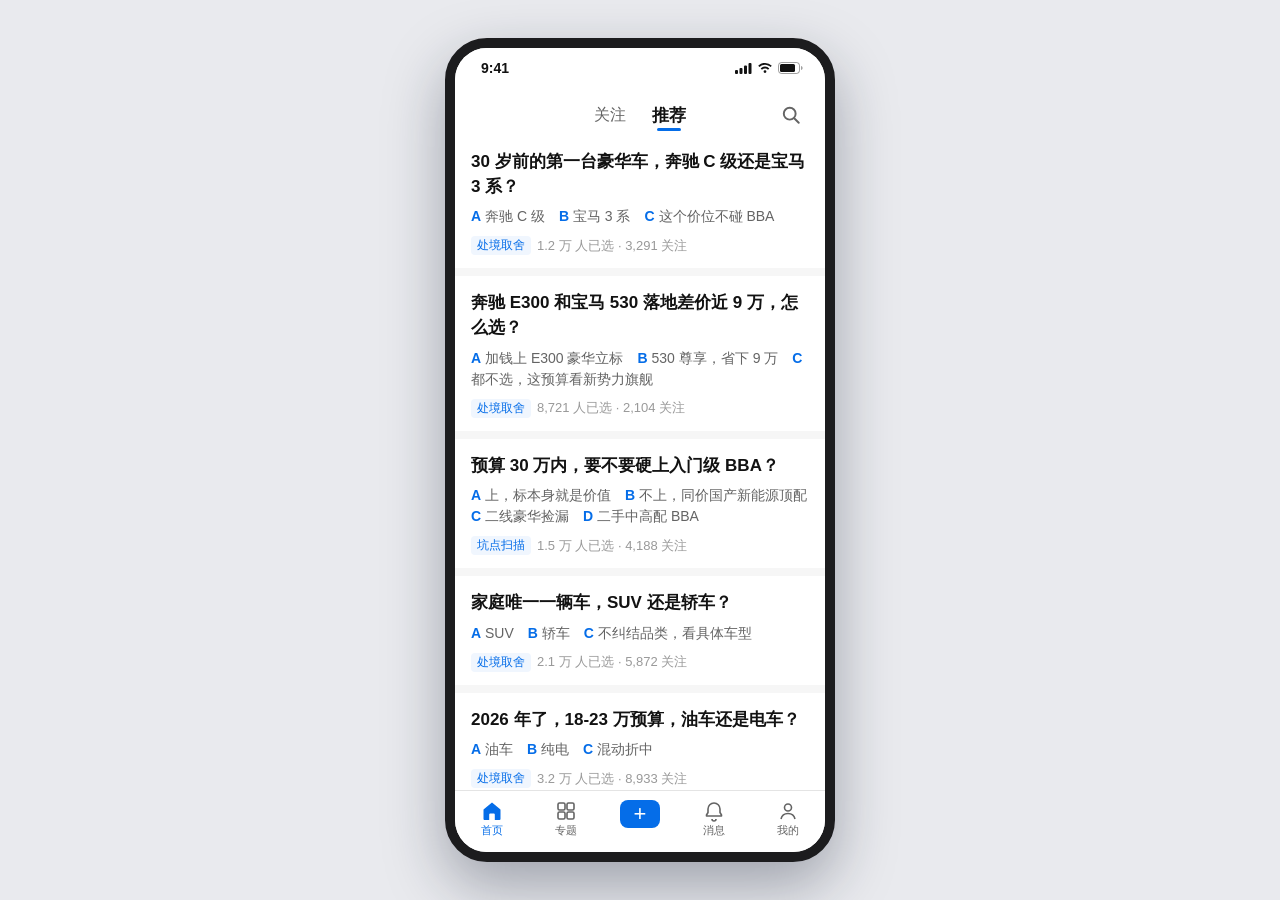
==== commit 16019098: "演示去知乎化：产品界面与知乎解耦，知乎只作数据源 - 顶部改为 关注/推荐 双 tab（买车内容即推荐流，卡片保留领域标签），移除知乎 logo 与热榜 - 底部导航 会员→专题，对齐需求文档信息架构" ====
--- a/mvp/index.html
+++ b/mvp/index.html
@@ -80,28 +80,17 @@
   top: 0;
   z-index: 5;
 }
-.search-row { display: flex; align-items: center; gap: 12px; }
-.logo {
-  font-size: 26px;
-  font-weight: 700;
-  color: var(--zh-blue);
-  letter-spacing: -1px;
-  flex: none;
-  font-family: "PingFang SC", var(--font);
-}
-.search-pill {
-  flex: 1;
-  height: 34px;
-  border-radius: 17px;
-  background: var(--page);
-  display: flex;
-  align-items: center;
-  gap: 7px;
-  padding: 0 14px;
-  color: var(--ink-3);
-  font-size: 14px;
-}
 .tabs { display: flex; gap: 26px; margin-top: 4px; }
+.tabs-main { justify-content: center; margin-top: 0; position: relative; }
+.search-ico {
+  position: absolute;
+  right: 0; top: 50%;
+  transform: translateY(-50%);
+  border: none; background: none;
+  color: var(--ink-2);
+  width: 36px; height: 36px;
+  display: flex; align-items: center; justify-content: center;
+}
 .tab {
   padding: 10px 0 8px;
   font-size: 16px;
@@ -405,31 +394,6 @@
 }
 .insight .tag { font-size: 13px; font-weight: 700; color: var(--zh-blue); margin-bottom: 6px; }
 .insight p { font-size: 14.5px; line-height: 1.7; }
-
-/* sources */
-.src-intro { font-size: 12.5px; color: var(--ink-3); margin-bottom: 10px; }
-.src {
-  display: flex;
-  align-items: flex-start;
-  gap: 9px;
-  padding: 9px 0;
-  border-top: .5px solid var(--line);
-  text-decoration: none;
-}
-.src:first-of-type { border-top: none; padding-top: 0; }
-.src .s-ico {
-  flex: none;
-  width: 18px; height: 18px;
-  border-radius: 4px;
-  background: var(--zh-blue);
-  color: #fff;
-  font-size: 11px;
-  font-weight: 700;
-  display: flex; align-items: center; justify-content: center;
-  margin-top: 1px;
-}
-.src .s-title { font-size: 14px; color: var(--ink); line-height: 1.45; }
-.src .s-meta { font-size: 12px; color: var(--ink-3); margin-top: 2px; }
 
 /* actions */
 .actions { display: flex; gap: 10px; }
@@ -499,24 +463,18 @@
     <!-- ============ FEED ============ -->
     <div class="view active" id="view-feed">
       <div class="feed-head">
-        <div class="search-row">
-          <span class="logo">知乎</span>
-          <span class="search-pill">
-            <svg width="14" height="14" viewBox="0 0 14 14" fill="none" stroke="currentColor" stroke-width="1.5"><circle cx="6" cy="6" r="4.6"/><path d="M9.5 9.5 13 13" stroke-linecap="round"/></svg>
-            买车决策 · 判断力训练
-          </span>
-        </div>
-        <div class="tabs">
-          <button class="tab">关注</button>
-          <button class="tab">推荐</button>
-          <button class="tab">热榜</button>
-          <button class="tab on">买车决策</button>
+        <div class="tabs tabs-main">
+          <button class="tab" data-toast="演示版仅开放推荐流">关注</button>
+          <button class="tab on">推荐</button>
+          <button class="search-ico" data-toast="演示版未开放搜索" aria-label="搜索">
+            <svg width="18" height="18" viewBox="0 0 14 14" fill="none" stroke="currentColor" stroke-width="1.5"><circle cx="6" cy="6" r="4.6"/><path d="M9.5 9.5 13 13" stroke-linecap="round"/></svg>
+          </button>
         </div>
       </div>
       <div class="feed-list" id="feed-list"></div>
       <div class="feed-foot">
         knowledge-choice-feed MVP 演示<br>
-        题卡蒸馏自知乎公开讨论（知乎数据开放平台）· 选择分布为演示数据<br>
+        参与人数与选择分布均为演示数据<br>
         <a href="#" id="reset-demo">重置演示数据</a>
       </div>
     </div>
@@ -532,8 +490,8 @@
       首页
     </button>
     <button data-toast="演示版仅开放首页">
-      <svg width="22" height="22" viewBox="0 0 22 22" fill="none" stroke="currentColor" stroke-width="1.6"><path d="M11 3.2l2.3 4.7 5.2.8-3.7 3.6.9 5.2L11 15l-4.7 2.5.9-5.2L3.5 8.7l5.2-.8L11 3.2z" stroke-linejoin="round"/></svg>
-      会员
+      <svg width="22" height="22" viewBox="0 0 22 22" fill="none" stroke="currentColor" stroke-width="1.6"><rect x="3" y="3" width="7" height="7" rx="1.5"/><rect x="12" y="3" width="7" height="7" rx="1.5"/><rect x="3" y="12" width="7" height="7" rx="1.5"/><rect x="12" y="12" width="7" height="7" rx="1.5"/></svg>
+      专题
     </button>
     <button data-toast="演示版仅开放首页"><span class="plus">+</span></button>
     <button data-toast="演示版仅开放首页">
@@ -549,7 +507,7 @@
   <div class="toast" id="toast"></div>
 </div>
 
-<script id="cards-data" type="application/json">{"category":"买车决策","note":"题卡蒸馏自知乎数据开放平台 zhihu_search 接口抓取的真实内容（data/raw/），选择分布为演示用合成数据。","cards":[{"id":"q001","domain":"买车决策","type":"处境取舍","title":"30 岁前的第一台豪华车，奔驰 C 级还是宝马 3 系？","options":[{"key":"A","text":"奔驰 C 级","reason":"同级里奔驰的品牌感知最被大众认可，「宝马只能下山，奔驰能上树」；C260 用上后驱平台铝合金双叉臂，滤震表现其实被网络舆论严重低估。","blindspot":"1.5T 轻混的动力口碑争议和后期养护成本；以及你买的豪华感知里，有多少是给别人看的。","pct":34,"tiers":{"normal":40,"high":30,"super":24}},{"key":"B","text":"宝马 3 系","reason":"操控和转向精准度同级最好，还有高功率 2.0T 可选，是这个价位少有的「驾驶者之车」。","blindspot":"N20/B48 发动机漏油渗漏是通病，6-8 万公里后维护成本上升；操控的价值取决于路况——市区通勤根本用不出来。","pct":41,"tiers":{"normal":42,"high":41,"super":37}},{"key":"C","text":"这个价位不碰 BBA","reason":"30 万内的 BBA 意味着小排量加减配，同价位国产新能源配置碾压，省下的差价是普通人一年的薪水。","blindspot":"品牌带来的社交价值和保值率是真实存在的变量，它不刚性，但不为零。","pct":25,"tiers":{"normal":18,"high":29,"super":39}}],"insight":"「开宝马坐奔驰」是上一代人的地图。拆车工程师的说法更接近真相：同一家供应商的同规格减震器，奔驰调软优先滤震，宝马调硬保留路感——差的不是硬件，是两家公司对「舒适」和「操控」的取舍排序。这一级别真正的分水岭是：你为自己的驾驶体验付费，还是为别人的目光付费。","sources":[{"title":"年轻人买奔驰还是宝马好？","url":"https://www.zhihu.com/question/1552159425/answer/1950879613375984997","voteup":40},{"title":"奔驰和宝马谁更好？","url":"https://www.zhihu.com/question/494754732/answer/1926502901267801003","voteup":55},{"title":"为什么很多人说「开奔驰坐宝马」？这话还有道理吗？","url":"https://www.zhihu.com/question/2024808508344779359/answer/2024919173776556220","voteup":5}],"stats":{"chosen":12384,"follow":3291}},{"id":"q002","domain":"买车决策","type":"处境取舍","title":"奔驰 E300 和宝马 530 落地差价近 9 万，怎么选？","options":[{"key":"A","text":"加钱上 E300 豪华立标","reason":"商务接待气场拉满；新款 E300 的油门、转向、刹车相比老奔驰彻底改了，驾驶层面的短板补上了。","blindspot":"落地 46.5 对 37.5，差价 24%——按老司机的算法，这个差价已经不是「看喜欢」，是「看钱包」；轻混松油门的拖拽感依然明显。","pct":31,"tiers":{"normal":36,"high":28,"super":22}},{"key":"B","text":"530 尊享，省下 9 万","reason":"动力总成成熟，落地价打到 37.5 万；9 万差价够覆盖五年油费加保险。","blindspot":"在特定商务场景里，立标奔驰的气场是生产资料不是消费品——省下的钱可能在谈判桌上还回去。","pct":47,"tiers":{"normal":46,"high":49,"super":45}},{"key":"C","text":"都不选，这预算看新势力旗舰","reason":"40 万级新势力在智能化、舒适性配置上对 56E 是降维打击，冰箱彩电空悬激光雷达全都有。","blindspot":"商务场合的品牌认知度、油车长途的确定性、保值率，这三样新势力都还没证明自己。","pct":22,"tiers":{"normal":18,"high":23,"super":33}}],"insight":"真正可复用的是那位车主的「差价三档判断法」：差价 5% 看喜欢，15% 看性价比，24% 只能看钱包。它把一道玄学选择题变成了现金流问题——先算差价占比，再谈品牌信仰。","sources":[{"title":"奔驰 e300 和宝马 5 系应该怎么选？","url":"https://www.zhihu.com/question/661328571/answer/3558910562","voteup":41},{"title":"奔驰 e300 和宝马 5 系应该怎么选？（差价三档法）","url":"https://www.zhihu.com/question/661328571/answer/1994525083151114567","voteup":4}],"stats":{"chosen":8721,"follow":2104}},{"id":"q003","domain":"买车决策","type":"坑点扫描","title":"预算 30 万内，要不要硬上入门级 BBA？","options":[{"key":"A","text":"上，标本身就是价值","reason":"把 GLS 的标换成北汽，打骨折都没人买——品牌价值是真实的产品力，不是玄学；面子在很多行业就是功能。","blindspot":"入门级拿到的品牌价值是稀释过的：懂行的人一眼认得出 1.3T 和三缸，「标」在最需要它的人群面前反而失效。","pct":17,"tiers":{"normal":24,"high":13,"super":9}},{"key":"B","text":"不上，同价国产新能源顶配","reason":"30 万的 BBA 有空间小、排量小、内饰减配的器质性缺陷，被叫「50 分的车」；同价国产新能源的体验是另一个时代的。","blindspot":"新能源三年后的保值率和品牌沉淀依然是未知数；「配置碾压」里有多少是你真的会用的？","pct":43,"tiers":{"normal":40,"high":46,"super":45}},{"key":"C","text":"二线豪华捡漏","reason":"凯迪拉克 CT5、沃尔沃 S60 终端价比同级 BBA 便宜 6-7 万，产品力却在同一水平线——差价是一台车首付。","blindspot":"二线豪华的保值率更差，「捡漏价」在你卖车时会以同样的方式还给市场。","pct":22,"tiers":{"normal":20,"high":24,"super":21}},{"key":"D","text":"二手中高配 BBA","reason":"25 万能拿下 21 款 530 尊享——用入门级的钱买中高级的车，品牌和产品力都不妥协。","blindspot":"豪华车的养护成本不打折：全险贵 30%、必须 95 号油、过保后随便修一次大几千。","pct":18,"tiers":{"normal":16,"high":17,"super":25}}],"insight":"网上骂入门 BBA 智商税的，和线下排队买它的，可能是同一群人的两个账号。这道题的题眼在你的收入结构：如果面子在你的行业里是生产资料（销售、中介、to B 生意），A 不丢人；如果不是，30 万内 BBA 的器质性缺陷就是纯粹的减分项。","sources":[{"title":"为什么 30W 的 BBA 会被称为智商税，而 100W 的却不会？","url":"https://www.zhihu.com/question/548300669/answer/3468387163","voteup":22},{"title":"为什么说买入门级 BBA 就是买车标？","url":"https://www.zhihu.com/question/555082762/answer/2694910526","voteup":19},{"title":"BBA 真的就只是买个标吗？","url":"https://www.zhihu.com/question/604019461/answer/3131280153","voteup":14}],"stats":{"chosen":15207,"follow":4188}},{"id":"q004","domain":"买车决策","type":"处境取舍","title":"家庭唯一一辆车，SUV 还是轿车？","options":[{"key":"A","text":"SUV","reason":"带娃家庭的真实差距：抱娃上下车直立轻松、儿童座椅好装、后备箱能吞下推车和露营装备、烂路不磕底盘。","blindspot":"「空间大」是个错觉——SUV 大的是头部和载物的垂直空间，腿部空间反而常比同级轿车小；车身晃动大，晕车的家人每次都遭罪。","pct":48,"tiers":{"normal":54,"high":44,"super":38}},{"key":"B","text":"轿车","reason":"重心低高速稳不发飘、操控顺滑、风阻小油耗低，长途乘坐舒适度和驾驶质感全面占优。","blindspot":"二胎、露营、春节满载回老家——这些场景一年可能只有几次，但每一次都是硬需求，轿车在那几天会让你后悔。","pct":33,"tiers":{"normal":28,"high":37,"super":41}},{"key":"C","text":"不纠结品类，看具体车型","reason":"20 万级家用取向的 SUV 和轿车，性能差距远小于想象，日常根本触不到极限——剩下的是坐姿和外观偏好。","blindspot":"「都行」往往意味着你还没把自己的高频场景想清楚，这不是答案，是推迟回答。","pct":19,"tiers":{"normal":18,"high":19,"super":21}}],"insight":"两台车都有的车主给出了最干净的拆法：SUV 真正的优势只有两个——后备箱的垂直空间和上下车的姿态，其余都是印象分。把「一年里最挤的那一天」和「每天通勤的舒适」放上同一架天平，你的答案会自己出来。","sources":[{"title":"作为家庭唯一用车，选 SUV 到底值不值？","url":"https://www.zhihu.com/question/2054889719255896498/answer/2056053283970606750","voteup":6},{"title":"家庭第一辆车，预算 20 万左右，SUV 和轿车怎么选？","url":"https://www.zhihu.com/question/2040032279737659830/answer/2040367604104173430","voteup":4},{"title":"预算 20 万，买轿车还是 SUV 更划算？","url":"https://www.zhihu.com/question/2029879066657018592/answer/2030436828797481220","voteup":3}],"stats":{"chosen":21456,"follow":5872}},{"id":"q005","domain":"买车决策","type":"处境取舍","title":"2026 年了，18-23 万预算，油车还是电车？","options":[{"key":"A","text":"油车","reason":"东北冬天、没有家充桩、打算一台车开 10-15 年——三个条件占两个，靠谱油车依然是更稳的答案；而且车轻底盘好调，操控是物理规律的馈赠。","blindspot":"高赞推荐油车的回答里，不少是品牌软文（本题来源里 vote 579 的那篇通篇在推一款车）——「稳妥」的建议也可能是投放。","pct":27,"tiers":{"normal":31,"high":25,"super":19}},{"key":"B","text":"纯电","reason":"同价位电车的舒适性、智能化对油车是「全方位无死角」的碾压，使用成本只有油车的六分之一。","blindspot":"车重是被普遍忽略的变量：电池让车重增加，底盘要么颠要么晃——同价位电车的机械素质天花板更低，这是物理不是立场。","pct":45,"tiers":{"normal":42,"high":47,"super":51}},{"key":"C","text":"混动折中","reason":"可油可电，没桩不焦虑，有桩当电车开——过渡期最不会错的答案。","blindspot":"「不会错」的代价是两套系统的成本和重量都在你车上；折中方案往往两头的优点都打折。","pct":28,"tiers":{"normal":27,"high":28,"super":30}}],"insight":"这道题的正确姿势不是站队，是先回答三个变量：有没有充电桩、冬天有多冷、打算开几年。三个都利好电车就选电车，两个以上利空就选油车——顺便，记住 vote 数不等于可信度：本题最高赞的「中立建议」其实是一篇沃尔沃投放。","sources":[{"title":"计划 26 年买一辆 18-23 万的车，纯电还是油车？","url":"https://www.zhihu.com/question/2014842366922610369/answer/2039646460753466857","voteup":579},{"title":"既然电车有那么大优势，为什么油车保有量还是超过电车？","url":"https://www.zhihu.com/question/1918218384811759216/answer/2030023788918744991","voteup":296},{"title":"从使用成本看，燃油车和新能源车哪个更划算？","url":"https://www.zhihu.com/question/2056685960545539371/answer/2056693146403223086","voteup":3}],"stats":{"chosen":31892,"follow":8933}},{"id":"q006","domain":"买车决策","type":"处境取舍","title":"人生第一辆车，新车还是二手练手？","options":[{"key":"A","text":"新车","reason":"「第一次买车一定要买新车，因为人性」——二手车出毛病你会怪自己没买新车，新车出毛病你会自适应；何况新手根本挑不出好二手。","blindspot":"新手期的剐蹭都刻在最贵的折旧上；你为「省心」付的溢价，其实是给自己判断力交的保险费。","pct":42,"tiers":{"normal":48,"high":38,"super":31}},{"key":"B","text":"二手油车练手","reason":"两万块的十年老丰田开两年还能卖一万——用一万块的成本练完技术，赶上置换补贴再换新，纠错成本最低。","blindspot":"「水深」是真的：事故车泡水车的鉴别能力普通人没有，省的钱可能一次大修就还回去；练手车的糟糕体验也可能让你误判自己不喜欢开车。","pct":37,"tiers":{"normal":32,"high":41,"super":46}},{"key":"C","text":"二手豪华/顶配捡漏","reason":"3 年车龄的顶配 MINI 比新车便宜十几万还省购置税——让第一任车主替你付掉最陡的折旧。","blindspot":"豪华车过保即刺客：保险贵 30%、配件零整比高，「捡漏价」后面挂着一张没人给你看的养护账单。","pct":21,"tiers":{"normal":20,"high":21,"super":23}}],"insight":"「因为人性」是这题最扎心的答案：二手车省的是钱，花的是你对自己判断力的信任额度。新手最贵的成本从来不是折旧，是纠错——想清楚你更输得起哪一个。","sources":[{"title":"人生第一辆建议新车还是二手车？","url":"https://www.zhihu.com/question/1922367669258162285/answer/1995456779665031174","voteup":86},{"title":"第一次买车选择二手车吗？","url":"https://www.zhihu.com/question/2040543311727965953/answer/2042888455638839406","voteup":1},{"title":"人生中第一辆车买二手车还是买新车？","url":"https://www.zhihu.com/question/368558001/answer/1966536211221943940","voteup":4}],"stats":{"chosen":18042,"follow":4521}},{"id":"q007","domain":"买车决策","type":"处境取舍","title":"15 万级家用车，国产新能源还是合资油车？","options":[{"key":"A","text":"国产新能源","reason":"三电技术世界一流、智能化「甩合资几条街」，15 万的配置能打 30 万的合资——这是连商用车工程师都承认的事实。","blindspot":"长期可靠性和品牌存活率还没经过完整周期检验；你买的不只是车，还有这家公司五年后还在不在的概率。","pct":52,"tiers":{"normal":50,"high":54,"super":55}},{"key":"B","text":"合资油车","reason":"省心是被验证过的：三大件成熟、10 万级代步「颗粒捕捉器、内饰差」这些缺点不影响本质，省油省事过日子。","blindspot":"销量榜已经说明趋势：合资在靠打骨折硬撑——今天的「稳妥」可能是五年后的「诺基亚」。","pct":26,"tiers":{"normal":30,"high":24,"super":18}},{"key":"C","text":"合资新能源","reason":"铂智 7 这批车「中国定义、中国研发」，定价务实到 15.68 万起——合资的品控加新能源的体验，反转正在发生。","blindspot":"合资电车的智能化供应链依然慢半拍；「觉醒」是刚开始的故事，不是已完成的事实。","pct":22,"tiers":{"normal":20,"high":22,"super":27}}],"insight":"2026 年工信部新车目录里藏着一个反转：合资在努力让自己更像新势力，新势力在追求传统车企的老练。「国产 vs 合资」这张地图已经过时——真正该问的是：这家公司的电动化转身，转完几成了？","sources":[{"title":"国产车真的崛起了吗？与合资车相比差距还有多大？","url":"https://www.zhihu.com/question/14621542226/answer/2048740531623273883","voteup":25},{"title":"看完这批工信部的新车，我觉得合资和新势力的两极反转了","url":"https://zhuanlan.zhihu.com/p/1951965563313162180","voteup":36},{"title":"现在一提买纯电就离不开自主品牌、新势力，那合资呢？","url":"https://www.zhihu.com/question/595000350/answer/2982451824","voteup":130}],"stats":{"chosen":14336,"follow":3705}},{"id":"q008","domain":"买车决策","type":"坑点扫描","title":"30 万落地想「一步到位」，最该警惕的是什么？","options":[{"key":"A","text":"「全能胜出」式横评软文","reason":"30 万是软文最密集的价位段：结构雷同的「5 款横评+单一车型全能胜出」批量生产，我们这次抓的 10 篇里 6 篇是这个模板。","blindspot":"警惕软文不等于反着买——被投放的车不一定是差车，只是这篇内容不构成证据。","pct":38,"tiers":{"normal":30,"high":43,"super":52}},{"key":"B","text":"豪华品牌光环","reason":"30 万级的豪华纯电是「油改电+减配」重灾区，品牌溢价挤占的全是配置预算。","blindspot":"一刀切排除豪华品牌，会错过真在认真转型的车型——光环该打折，不该清零。","pct":24,"tiers":{"normal":26,"high":23,"super":19}},{"key":"C","text":"顶配冲动","reason":"47% 的车主后悔选错配置、年均多花 2800——「一步到位」的心态让人为一年用不上三次的功能付整车溢价。","blindspot":"有些配置确实不可后装（激光雷达、空悬）——砍配置砍错了，后悔同样是 47% 的一员。","pct":23,"tiers":{"normal":26,"high":21,"super":17}},{"key":"D","text":"「一步到位」这个念头本身","reason":"车市一年一迭代、家庭需求五年一变——「开十年不换」的承诺大多兑现不了，一步到位是幻觉。","blindspot":"对确实低频换车的家庭，追求耐用和冗余是理性——别把「反执念」变成新执念。","pct":15,"tiers":{"normal":18,"high":13,"super":12}}],"insight":"我们真实抓取了 10 篇「30 万买什么车」的知乎内容，其中 6 篇是结构完全雷同的车型软文，分别「全能胜出」了三款不同的车。这个价位你搜到的攻略，大概率是投放。判断力训练的第一课发生在选车之前：先判断信息，再判断车。","sources":[{"title":"30 万预算买车别乱选！轿车和 SUV 横评后家用一步到位选××","url":"https://zhuanlan.zhihu.com/p/2056503597727211757","voteup":1},{"title":"千万别选错！30 万左右的 SUV 推荐闭眼入××","url":"https://zhuanlan.zhihu.com/p/2049931873640506187","voteup":0},{"title":"空间、颜值、续航、安全，30 万以内「既要又要」？","url":"https://zhuanlan.zhihu.com/p/2050963616665432998","voteup":1334}],"stats":{"chosen":9873,"follow":2966}},{"id":"q009","domain":"买车决策","type":"处境取舍","title":"没有固定车位，家里第一辆车选混动还是纯电？","options":[{"key":"A","text":"混动/增程","reason":"可油可电没有里程焦虑，没桩就当省油的油车开——直觉上是无桩家庭的标准答案。","blindspot":"反直觉的坑：混动纯电续航短（实际一百多公里），你既然买了它就会想用电——结果是比纯电车主更频繁地找桩，「我朋友的混动每天都在充电」。","pct":40,"tiers":{"normal":47,"high":36,"super":28}},{"key":"B","text":"纯电","reason":"600km+ 续航把充电频次压到一周一次，快充十几分钟——没桩的人反而更该买续航长的纯电，把「补能」变成低频事件。","blindspot":"冬季续航打折、节假日高速排队、小区永远装不上桩的风险——低频事件撞上极端场景时最疼。","pct":38,"tiers":{"normal":32,"high":42,"super":51}},{"key":"C","text":"干脆纯油","reason":"无桩家庭最后的省心选项，加油五分钟，全国无死角。","blindspot":"混动当纯油开油耗也只有一半——2026 年选纯油的理由，只剩下更低的购置价。","pct":22,"tiers":{"normal":21,"high":22,"super":21}}],"insight":"两个高赞答案结论完全相反：vote 104 说按年里程判断（2.4 万公里以上无脑纯电，1.2 万以下无脑混动），vote 12 说无桩别碰混动。但他们共享同一个模型：充电便利度 × 年里程决定答案。吵架的是结论，不吵架的是变量——先量化你自己，再进场。","sources":[{"title":"中年人买家里第一辆车，无固定车位，选油车、纯电还是混动？","url":"https://www.zhihu.com/question/2015721137116558994/answer/2018046814981472525","voteup":104},{"title":"中年人买家里第一辆车，无固定车位（反对混动派）","url":"https://www.zhihu.com/question/2015721137116558994/answer/2042589185509439068","voteup":12},{"title":"30 岁还没结婚，第一辆车买混动还是纯电？","url":"https://www.zhihu.com/question/2051984422581360622/answer/2056329703250825845","voteup":1}],"stats":{"chosen":16754,"follow":5012}},{"id":"q010","domain":"买车决策","type":"坑点扫描","title":"车贷利率降到 2.49%，全款还是贷款？","options":[{"key":"A","text":"全款，落袋为安","reason":"全款几乎没有套路，一个公式走天下：裸车价+购置税+保险+上牌，其他费用一概不出。","blindspot":"有返点的年代，贷款方案算完总账可能比全款便宜 1-3 万——拒绝贷款有时是在拒绝折扣。","pct":36,"tiers":{"normal":41,"high":33,"super":27}},{"key":"B","text":"贷款，把杠杆用起来","reason":"4S 店贷款有返点愿意让利，算上所有利息费用可能仍比全款便宜；通胀之下，未来的钱更毛。","blindspot":"「0 利息」不等于 0 成本：金融服务费 3000-5000、GPS 费 1500、强制全险、要不回来的续保押金——利息省的钱在费用表里等你。","pct":28,"tiers":{"normal":25,"high":30,"super":34}},{"key":"C","text":"先谈费用清单，再决定","reason":"利率是诱饵，费用表才是题眼——同样 2.49%，谈掉金融服务费和强制装潢的人和没谈的人，差出一万多。","blindspot":"费用能谈的前提是你愿意走出这家店——没有备选方案的谈判不叫谈判。","pct":36,"tiers":{"normal":34,"high":37,"super":39}}],"insight":"把 20 万的车拉出来算总账：全款约 22.37 万落地，贷款方案表面月供 4144 很美，加上七七八八的费用可能多花 2 万——也可能因为返点让利反而省 1 万。答案不在「全款 vs 贷款」这个二分法里，在你逐项核对费用清单的耐心里。","sources":[{"title":"2026 年买车贷款 vs 全款终极对决","url":"https://zhuanlan.zhihu.com/p/2045820276156388095","voteup":1},{"title":"买车别被坑！全款 vs 贷款我算明白了","url":"https://zhuanlan.zhihu.com/p/2056414051064927160","voteup":1},{"title":"购车贷款与全款哪个划算？有啥猫腻吗？","url":"https://www.zhihu.com/question/1899101474753079013/answer/1899552513738409624","voteup":3}],"stats":{"chosen":11208,"follow":2871}},{"id":"q011","domain":"买车决策","type":"概念辨析","title":"2026 年了，还值得为沃尔沃的「安全人设」买单吗？","options":[{"key":"A","text":"值得，底蕴不是营销","reason":"1600MPa 硼钢、50 次 IIHS 顶级安全评级、笼式车身是它 1944 年首创——沃尔沃的安全哲学是「超越应试」，为标准没测到的场景做设计。","blindspot":"为「哲学」付的溢价很难被验证：你大概率一辈子用不上那次碰撞，却每天都在付品牌溢价。","pct":33,"tiers":{"normal":38,"high":30,"super":25}},{"key":"B","text":"不值，安全已被追平","reason":"「沃尔沃安全的新闻变少了」，因为它不再不可替代：头部车企被动安全趋同，凯迪拉克「相当接近」，新势力用料更狠。","blindspot":"追平的是硬件参数，追不平的是几十年真实事故数据喂出来的工程细节——纸面趋同不等于实战趋同。","pct":36,"tiers":{"normal":32,"high":39,"super":43}},{"key":"C","text":"看车型不看品牌","reason":"安全是具体车身结构+主动安全系统的组合，同一品牌不同平台差距不小——认车不认标才是安全观的成年礼。","blindspot":"普通消费者没有能力逐车型验证结构用料——「看车型」说起来专业，执行起来最后还是回到看品牌。","pct":31,"tiers":{"normal":30,"high":31,"super":32}}],"insight":"「关于沃尔沃安全的新闻变少了」是这道题最好的线索：当一个卖点从「不可替代」变成「行业及格线」，它的品牌溢价就该被重新定价。安全依然是沃尔沃的真本事，只是这项本事不再稀缺——你付的钱里，有多少在为稀缺性买单？","sources":[{"title":"为什么现在关于沃尔沃安全的新闻或视频少了？","url":"https://www.zhihu.com/question/1964662054058178057/answer/2055285489565963938","voteup":8},{"title":"想换车看中沃尔沃，安全性真的有那么好吗？","url":"https://www.zhihu.com/question/508848766/answer/1889376287631603641","voteup":640},{"title":"大家买沃尔沃真的只是图个安全吗？","url":"https://www.zhihu.com/question/627711636/answer/3278920528","voteup":198}],"stats":{"chosen":7692,"follow":2255}},{"id":"q012","domain":"买车决策","type":"坑点扫描","title":"加 2 万上高配，最该先砍哪类配置？","options":[{"key":"A","text":"座椅按摩","reason":"卖车老炮和多车车主的罕见共识：「座椅按摩是真的没用，毫无意义」——使用率不到 10% 的典型。","blindspot":"长途重度用户（每周高速 4 小时以上）是唯一的例外人群——共识对人群平均成立，对你不一定。","pct":33,"tiers":{"normal":30,"high":35,"super":38}},{"key":"B","text":"电子后视镜","reason":"初体验惊艳，然后是延迟、视觉习惯重建、坏了巨贵——「看着高级」是它唯一稳定兑现的功能。","blindspot":"雨雾雪等极端天气下它确实清晰——住在多雨城市的人砍它之前该再想一次。","pct":18,"tiers":{"normal":19,"high":18,"super":16}},{"key":"C","text":"自动启停","reason":"「嫌弃人数最多的配置」：默认开启、上车先关，省的油不够换电瓶——用户用脚投票最狠的一项。","blindspot":"它通常不是选装项而是标配捆绑——你嫌弃它也砍不掉它，把火力浪费在不可选的配置上是无效决策。","pct":30,"tiers":{"normal":34,"high":28,"super":22}},{"key":"D","text":"高阶智驾包","reason":"迭代最快的配置：今年的旗舰硬件明年就是旧款，软件还要订阅——买断制大概率买在高点。","blindspot":"激光雷达等硬件不可后装——智驾是唯一「今天鸡肋、明天可能真香」的选项，砍它砍的是期权。","pct":19,"tiers":{"normal":17,"high":19,"super":24}}],"insight":"配置的鸡肋度有公式：使用频率 × 不可替代性 × 可否后装。座椅按摩输在频率，启停输在体验但砍不掉，电子后视镜输在风险——智驾包是唯一带期权属性的。砍配置的顺序：先砍确定无用的，留下不可后装的。","sources":[{"title":"汽车上有哪些看似高大上实则很鸡肋的配置？","url":"https://www.zhihu.com/question/432798866/answer/1972292856233325914","voteup":67},{"title":"选车过程中有哪些「坑爹」配置完全没必要买？","url":"https://www.zhihu.com/question/352504019/answer/880027037","voteup":53},{"title":"买车后才发现，这 6 个配置基本没啥用","url":"https://zhuanlan.zhihu.com/p/1983265651998090495","voteup":1}],"stats":{"chosen":13567,"follow":3402}},{"id":"q013","domain":"买车决策","type":"处境取舍","title":"刚工作的年轻人，第一辆车的最优解是什么？","options":[{"key":"A","text":"咬牙上喜欢的车","reason":"千金难买心头好；按「38% 黄金分割线」（落地价 ≤ 1.3 倍家庭年可支配收入）量力而行，喜欢就不算冲动。","blindspot":"「喜欢」在你汽车认知升级后大概率会变——最高赞答主的原话：补课到一定程度，你最初那套选车标准会被自己推翻。","pct":22,"tiers":{"normal":27,"high":19,"super":14}},{"key":"B","text":"二手练手车","reason":"两万块老丰田开两年再卖，纠错成本压到最低——把「学会自己要什么」这门课的学费打到一折。","blindspot":"通勤刚需的人没有「练手期」的从容；二手车的挑选本身就需要你还没有的判断力。","pct":30,"tiers":{"normal":26,"high":33,"super":37}},{"key":"C","text":"10 万内新车","reason":"「现实中能全款买 10 万的车，已经超过很多人」——质保完整、账目干净，不背车贷不焦虑。","blindspot":"10 万内选择快速内卷，一年后同价位产品力可能明显更强——买早的折旧比二手车还狠。","pct":29,"tiers":{"normal":30,"high":29,"super":26}},{"key":"D","text":"先不买","reason":"大城市通勤买车往往更慢更贵，周末租车+打车的成本远低于养车——没有场景，车是负债不是资产。","blindspot":"「等需要再买」低估了车带来的活动半径扩张——有些需求是车创造的，不是车满足的。","pct":19,"tiers":{"normal":17,"high":19,"super":23}}],"insight":"vote 3143 的最高赞其实没给答案，它描述了一个过程：你的选车标准会在了解中被自己反复推翻。所以第一辆车的最优解不是某辆车，是压低「认知学费」——钱花得越少，推翻自己就越便宜。这也是为什么老司机们不约而同劝新人往便宜里买。","sources":[{"title":"准备入手第一辆车，有没有什么好的建议？","url":"https://www.zhihu.com/question/378869694/answer/1460365843","voteup":3143},{"title":"应该怎么选择自己人生第一辆车？","url":"https://www.zhihu.com/question/2045842087116006460/answer/2046198075572622271","voteup":0},{"title":"人生第一台车怎么选？记住这四句话","url":"https://zhuanlan.zhihu.com/p/1972376419075102489","voteup":3}],"stats":{"chosen":24310,"follow":7108}},{"id":"q014","domain":"买车决策","type":"坑点扫描","title":"二手电车比同价油车高一档配置，碰不碰？","options":[{"key":"A","text":"碰，折旧就是我的折扣","reason":"电车折旧快意味着接盘方性价比高，电池健康度（SOH）如今可以第三方检测，信息差在缩小。","blindspot":"SOH 是快照不是曲线：它告诉你电池现在还剩多少，不告诉你接下来衰减多快——而后者才决定你的用车成本。","pct":24,"tiers":{"normal":22,"high":25,"super":29}},{"key":"B","text":"绝不碰","reason":"「油车二手水很深，电车的二手水更深」——vote 125 的态度斩钉截铁：除非你是吃这口饭的内行，否则别碰。","blindspot":"一刀切放弃的是真实存在的错价机会；「水深」描述的是信息不对称，不是价值不存在。","pct":45,"tiers":{"normal":51,"high":41,"super":33}},{"key":"C","text":"只走官方认证/内行渠道","reason":"车况透明+电池质保可延续，才值得为二手电车的性价比冒险——渠道即护城河。","blindspot":"官方认证的溢价会吃掉相当一部分「性价比」，你买到的是打过折的折扣。","pct":31,"tiers":{"normal":27,"high":34,"super":38}}],"insight":"二手油车的坑在「过去」——事故、泡水，验车能查；二手电车的坑在「未来」——电池衰减曲线，查了也只是快照。信息不对称的方向变了：油车你在赌它经历过什么，电车你在赌它还能撑多久。风险没有变大或变小，只是换了一个你更不熟悉的形状。","sources":[{"title":"第一辆车选什么？（电车千万别买二手）","url":"https://www.zhihu.com/question/1989981429845733511/answer/1990209976497611527","voteup":125},{"title":"人生第一辆建议新车还是二手车？","url":"https://www.zhihu.com/question/1922367669258162285/answer/1995456779665031174","voteup":86}],"stats":{"chosen":8455,"follow":2019}},{"id":"q015","domain":"买车决策","type":"处境取舍","title":"20-30 万预算，二手 BBA 还是新车国产？","options":[{"key":"A","text":"二手 BBA","reason":"25 万级拿下 21 款 530 尊享——机械素质、品牌背书、驾驶质感都是完整体，让上一任车主承担最陡的折旧。","blindspot":"隐藏账单全在后面：必须 95 号油、全险贵 30%、空悬单根 1 万+、48V 轻混模块维修 5000-20000——便宜的是入场券，不是会员费。","pct":29,"tiers":{"normal":33,"high":27,"super":21}},{"key":"B","text":"新车国产旗舰","reason":"同预算下配置、智能化、舒适性全面碾压，质保完整、没有前任留下的暗雷。","blindspot":"三年后的保值率是国产新能源最大的未知数——你省下的养护费，可能在残值上还回去。","pct":48,"tiers":{"normal":46,"high":50,"super":51}},{"key":"C","text":"二手非豪华合资","reason":"RAV4 这类车保值到「二手商两天赚 8 千」，可靠性和流通性双高，折旧曲线最平缓。","blindspot":"保值率高意味着你作为买方占不到便宜——「最稳」的选项通常也是错价最少的选项。","pct":23,"tiers":{"normal":21,"high":23,"super":28}}],"insight":"30 万二手奔驰那条 vote 只有 1 的回答反而全是干货，它列出的年均账单值得抄下来：基础用车 1.4-1.8 万/年、发动机渗油 2000-8000、空悬单根 1 万+。二手豪华车的定价里已经包含了这些预期——你觉得便宜，是因为账单还没寄到。","sources":[{"title":"买人生第一辆车，预算 30 万买二手奔驰怎么样？","url":"https://www.zhihu.com/question/1992628429351297801/answer/2055764110852280406","voteup":1},{"title":"如果你有二十万，你会买宝马还是奔驰？","url":"https://www.zhihu.com/question/648501137/answer/2051463424027186595","voteup":1},{"title":"拥有 BBA 等豪华品牌汽车究竟是怎样的体验？","url":"https://www.zhihu.com/question/1963564388767208648/answer/1966938197465501988","voteup":12}],"stats":{"chosen":10281,"follow":2643}},{"id":"q016","domain":"买车决策","type":"概念辨析","title":"「开宝马坐奔驰」这句话，2026 年还成立吗？","options":[{"key":"A","text":"成立，哲学没变","reason":"拆车实测：同一家供应商的同规格减震器，奔驰的原厂参数调软优先滤震，宝马调硬保留路感——硬件趋同，取舍排序没变。","blindspot":"「哲学不变」不等于「体验差距不变」——趋同的硬件让两家的差距缩到普通人盲测未必分得出。","pct":38,"tiers":{"normal":42,"high":36,"super":31}},{"key":"B","text":"过时了，产品在趋同","reason":"新 E300 的油门转向刹车「彻彻底底改了」，宝马的舒适性配置也在堆——两家都在往中间走。","blindspot":"趋同的是单一车型的调校，不是品牌的默认倾向——你在两家 4S 店试驾的第一分钟依然能感觉到谁是谁。","pct":33,"tiers":{"normal":30,"high":35,"super":38}},{"key":"C","text":"只在油车上成立","reason":"电动化把底盘逻辑重写了：新势力用空悬+CDC 直接「买」舒适，电机让操控民主化——油车时代的品牌标签在电车上失效。","blindspot":"底盘调校的 know-how 不会因为动力形式改变而清零——电车时代的第一批「开起来高级」的车，依然出自老牌车企的底盘团队。","pct":29,"tiers":{"normal":28,"high":29,"super":31}}],"insight":"这句话真正说的从来不是产品，是取舍函数：舒适和路感冲突时，奔驰永远先保舒适，宝马永远先保路感。硬件可以趋同、单代车型可以互换，但一家公司的默认取舍很难变——所以它以弱化的形式继续成立：不再是「差距」，而是「性格」。","sources":[{"title":"为什么很多人说「开奔驰坐宝马」？这话还有道理吗？","url":"https://www.zhihu.com/question/2024808508344779359/answer/2024919173776556220","voteup":5},{"title":"奔驰 e300 和宝马 5 系应该怎么选？","url":"https://www.zhihu.com/question/661328571/answer/3558910562","voteup":41}],"stats":{"chosen":9146,"follow":2380}},{"id":"q017","domain":"买车决策","type":"处境取舍","title":"40 万级豪华中型 SUV：GLC、X3 还是 Q5L？","options":[{"key":"A","text":"奔驰 GLC","reason":"内饰豪华氛围断层领先，品牌认可度最高，新款转向轻松、城市开着最省心。","blindspot":"车重比对手多两三百公斤：过弯载荷转移明显、更容易响胎——豪华感的物理代价由操控买单。","pct":39,"tiers":{"normal":45,"high":35,"super":29}},{"key":"B","text":"宝马 X3","reason":"底盘和车身控制同级最好，是三台里唯一「开起来不像 SUV」的——vote 1087 车主横评的操控赢家。","blindspot":"素皮内饰和最弱的豪华氛围——你为底盘付的钱，坐在后排的家人一分钱都感知不到。","pct":34,"tiers":{"normal":30,"high":37,"super":42}},{"key":"C","text":"奥迪 Q5L","reason":"终端优惠最狠、性价比之选，新款内饰质感翻身，把上一代的廉价感短板补掉了。","blindspot":"品牌溢价和保值率在三家里垫底——买的时候占的便宜，卖的时候要还一部分。","pct":27,"tiers":{"normal":25,"high":28,"super":29}}],"insight":"vote 1087 的车主把三台车真开了一遍，结论是没有全能王：GLC 卖氛围、X3 卖底盘、Q5L 卖价格。40 万买的从来不是「最好的车」，是你最舍不得砍的那个维度——先排序，再看车，顺序反了就会被销售替你排序。","sources":[{"title":"BBA 中，奔驰 GLC 宝马 X3 奥迪 Q5L 哪个值得入手？","url":"https://www.zhihu.com/question/449321891/answer/1947983474","voteup":1087}],"stats":{"chosen":13890,"follow":3577}},{"id":"q018","domain":"买车决策","type":"概念辨析","title":"判断一辆车安不安全，最先看什么？","options":[{"key":"A","text":"碰撞测试成绩","reason":"IIHS、E-NCAP、中保研——标准化测试是唯一可横向对比的公开数据，及格线以下一票否决。","blindspot":"应试化是公开的秘密：针对测试工况优化的车，在测试没覆盖的碰撞角度上可能判若两车。","pct":30,"tiers":{"normal":35,"high":27,"super":22}},{"key":"B","text":"车身结构与用料","reason":"热成型钢比例、A/B 柱强度（沃尔沃用 1600MPa 硼钢，每平方厘米扛 15 吨）是安全的底子——结构是唯一不能事后弥补的。","blindspot":"普通消费者无从验证钢材数据，宣传口径和实车用料之间隔着一层你看不到的窗户纸。","pct":34,"tiers":{"normal":30,"high":37,"super":41}},{"key":"C","text":"主动安全配置","reason":"不撞上才是最好的安全：AEB 在真实场景里比车主更早预判风险——「它比我更谨慎，这车买的值」。","blindspot":"各家 AEB 实测差距巨大，配置表上的同名功能不是同一个东西；过度信任主动安全本身就是风险。","pct":24,"tiers":{"normal":22,"high":26,"super":27}},{"key":"D","text":"品牌安全口碑","reason":"几十年真实事故数据喂出来的工程积累，是参数表以外的护城河。","blindspot":"口碑滞后于产品——今天的口碑是十年前的车挣的，你买的是今天的车。","pct":12,"tiers":{"normal":13,"high":10,"super":10}}],"insight":"三层安全观：被动安全看结构（能不能扛）、主动安全看配置（能不能躲）、碰撞成绩看下限（应试也得及格）。「最先看」的答案是结构，因为它是唯一不能事后补的——但只看结构是上一个时代的安全观，2026 年的完整答案是三层都看、并且知道每层的水分在哪。","sources":[{"title":"一辆车安不安全，看车身结构还是看碰撞成绩？","url":"https://www.zhihu.com/question/2016201280855488332/answer/2053130870794589150","voteup":2},{"title":"想换车看中沃尔沃，安全性真的有那么好吗？","url":"https://www.zhihu.com/question/508848766/answer/1889376287631603641","voteup":640},{"title":"都说沃尔沃的车更安全，果真如此吗？","url":"https://www.zhihu.com/question/19791023/answer/2053924856916357380","voteup":1}],"stats":{"chosen":11734,"follow":3820}},{"id":"q019","domain":"买车决策","type":"预测判断","title":"现在买车，值得为高阶智驾多花 2-3 万吗？","options":[{"key":"A","text":"值得，很快就是刚需","reason":"36 个传感器、120 米外识别横倒轮胎的激光雷达——高速夜间场景的安全冗余，出一次事就值回全部差价。","blindspot":"「刚需」的时间表被厂商话术系统性提前了；你为「很快」付的钱，享受到的可能是「三年后」的功能。","pct":27,"tiers":{"normal":29,"high":26,"super":24}},{"key":"B","text":"不值，迭代太快","reason":"今年的旗舰硬件明年就是旧款，软件走向订阅制——智驾是唯一「越等越便宜、越等越好」确定成立的配置。","blindspot":"等待策略的盲区：你等的三年里每一次高速长途，都在用自己的注意力支付本可以省下的疲劳。","pct":41,"tiers":{"normal":45,"high":39,"super":33}},{"key":"C","text":"只为硬件预埋买单","reason":"激光雷达等硬件不可后装、软件可以等降价——买硬件是买期权，买软件包是买在高点。","blindspot":"硬件预埋赌的是这家车企三年后还在维护这套硬件栈——预埋变「绝版」的先例已经不少。","pct":32,"tiers":{"normal":26,"high":35,"super":43}}],"insight":"把问题从「值不值」翻译成「你未来三年高速长途占比多少」：占比高，安全冗余是现在就要兑现的价值；占比低，等待就是最优策略。智驾是配置清单里唯一的「期权型资产」——它的正确估值方法不是看功能列表，是看你的使用场景折现。","sources":[{"title":"空间、颜值、续航、安全，30 万以内「既要又要」？","url":"https://zhuanlan.zhihu.com/p/2050963616665432998","voteup":1334},{"title":"汽车上有哪些看似高大上实则很鸡肋的配置？","url":"https://www.zhihu.com/question/432798866/answer/1972292856233325914","voteup":67}],"stats":{"chosen":10493,"follow":3164}},{"id":"q020","domain":"买车决策","type":"立场地图","title":"思想实验：如果油和电都免费，你会开油车还是电车？","options":[{"key":"A","text":"油车","reason":"「如果车也不要钱，那我选油车，毕竟库里南还是香的」——机械质感、声浪、加油五分钟的自由，这些从来不是成本问题。","blindspot":"你怀念的可能不是油车，是油车时代的旗舰——同价位对比里，这份机械浪漫大多数人其实买不到。","pct":35,"tiers":{"normal":38,"high":33,"super":30}},{"key":"B","text":"电车","reason":"「同价位电车的舒适性远远大于油车，全方位无死角」——空调自由、性能过剩、静谧平顺，体验回不去了。","blindspot":"免费假设抹掉的恰恰是电车最大的真实优势（使用成本）——如果连成本都不算了你还选电车，说明你买的是体验，那就别再用「省钱」说服家人。","pct":44,"tiers":{"normal":41,"high":46,"super":49}},{"key":"C","text":"选择不变——我本来就没在算能源账","reason":"油电成本从来不是大多数人的真实决策变量，是用来说服自己和家人的修辞——这个思想实验只是让它现形。","blindspot":"对年里程 3 万公里以上的网约车司机和通勤重度用户，能源账是真金白银——「成本是修辞」是有边界的结论。","pct":21,"tiers":{"normal":21,"high":21,"super":21}}],"insight":"这个思想实验的狠处：把「省钱」从理由清单里抽走之后，大多数人发现自己的立场根本没动——说明能源成本是修辞，体验和身份认同才是真实变量。你刚才的选择，暴露了你买车时真正在买什么。","sources":[{"title":"如果油电都免费，你们选择油车还是电车？","url":"https://www.zhihu.com/question/1971190851364435778/answer/2057772806079829232","voteup":3},{"title":"如果油电都免费，你们选择油车还是电车？（库里南派）","url":"https://www.zhihu.com/question/1971190851364435778/answer/2057877156445921599","voteup":1}],"stats":{"chosen":19325,"follow":4466}}]}</script>
+<script id="cards-data" type="application/json">{"category":"买车决策","cards":[{"id":"q001","domain":"买车决策","type":"处境取舍","title":"30 岁前的第一台豪华车，奔驰 C 级还是宝马 3 系？","options":[{"key":"A","text":"奔驰 C 级","reason":"同级里奔驰的品牌感知最被大众认可，「宝马只能下山，奔驰能上树」；C260 用上后驱平台铝合金双叉臂，滤震表现其实被网络舆论严重低估。","blindspot":"1.5T 轻混的动力口碑争议和后期养护成本；以及你买的豪华感知里，有多少是给别人看的。","pct":34,"tiers":{"normal":40,"high":30,"super":24}},{"key":"B","text":"宝马 3 系","reason":"操控和转向精准度同级最好，还有高功率 2.0T 可选，是这个价位少有的「驾驶者之车」。","blindspot":"N20/B48 发动机漏油渗漏是通病，6-8 万公里后维护成本上升；操控的价值取决于路况——市区通勤根本用不出来。","pct":41,"tiers":{"normal":42,"high":41,"super":37}},{"key":"C","text":"这个价位不碰 BBA","reason":"30 万内的 BBA 意味着小排量加减配，同价位国产新能源配置碾压，省下的差价是普通人一年的薪水。","blindspot":"品牌带来的社交价值和保值率是真实存在的变量，它不刚性，但不为零。","pct":25,"tiers":{"normal":18,"high":29,"super":39}}],"insight":"「开宝马坐奔驰」是上一代人的地图。拆车工程师的说法更接近真相：同一家供应商的同规格减震器，奔驰调软优先滤震，宝马调硬保留路感——差的不是硬件，是两家公司对「舒适」和「操控」的取舍排序。这一级别真正的分水岭是：你为自己的驾驶体验付费，还是为别人的目光付费。","stats":{"chosen":12384,"follow":3291}},{"id":"q002","domain":"买车决策","type":"处境取舍","title":"奔驰 E300 和宝马 530 落地差价近 9 万，怎么选？","options":[{"key":"A","text":"加钱上 E300 豪华立标","reason":"商务接待气场拉满；新款 E300 的油门、转向、刹车相比老奔驰彻底改了，驾驶层面的短板补上了。","blindspot":"落地 46.5 对 37.5，差价 24%——按老司机的算法，这个差价已经不是「看喜欢」，是「看钱包」；轻混松油门的拖拽感依然明显。","pct":31,"tiers":{"normal":36,"high":28,"super":22}},{"key":"B","text":"530 尊享，省下 9 万","reason":"动力总成成熟，落地价打到 37.5 万；9 万差价够覆盖五年油费加保险。","blindspot":"在特定商务场景里，立标奔驰的气场是生产资料不是消费品——省下的钱可能在谈判桌上还回去。","pct":47,"tiers":{"normal":46,"high":49,"super":45}},{"key":"C","text":"都不选，这预算看新势力旗舰","reason":"40 万级新势力在智能化、舒适性配置上对 56E 是降维打击，冰箱彩电空悬激光雷达全都有。","blindspot":"商务场合的品牌认知度、油车长途的确定性、保值率，这三样新势力都还没证明自己。","pct":22,"tiers":{"normal":18,"high":23,"super":33}}],"insight":"真正可复用的是那位车主的「差价三档判断法」：差价 5% 看喜欢，15% 看性价比，24% 只能看钱包。它把一道玄学选择题变成了现金流问题——先算差价占比，再谈品牌信仰。","stats":{"chosen":8721,"follow":2104}},{"id":"q003","domain":"买车决策","type":"坑点扫描","title":"预算 30 万内，要不要硬上入门级 BBA？","options":[{"key":"A","text":"上，标本身就是价值","reason":"把 GLS 的标换成北汽，打骨折都没人买——品牌价值是真实的产品力，不是玄学；面子在很多行业就是功能。","blindspot":"入门级拿到的品牌价值是稀释过的：懂行的人一眼认得出 1.3T 和三缸，「标」在最需要它的人群面前反而失效。","pct":17,"tiers":{"normal":24,"high":13,"super":9}},{"key":"B","text":"不上，同价国产新能源顶配","reason":"30 万的 BBA 有空间小、排量小、内饰减配的器质性缺陷，被叫「50 分的车」；同价国产新能源的体验是另一个时代的。","blindspot":"新能源三年后的保值率和品牌沉淀依然是未知数；「配置碾压」里有多少是你真的会用的？","pct":43,"tiers":{"normal":40,"high":46,"super":45}},{"key":"C","text":"二线豪华捡漏","reason":"凯迪拉克 CT5、沃尔沃 S60 终端价比同级 BBA 便宜 6-7 万，产品力却在同一水平线——差价是一台车首付。","blindspot":"二线豪华的保值率更差，「捡漏价」在你卖车时会以同样的方式还给市场。","pct":22,"tiers":{"normal":20,"high":24,"super":21}},{"key":"D","text":"二手中高配 BBA","reason":"25 万能拿下 21 款 530 尊享——用入门级的钱买中高级的车，品牌和产品力都不妥协。","blindspot":"豪华车的养护成本不打折：全险贵 30%、必须 95 号油、过保后随便修一次大几千。","pct":18,"tiers":{"normal":16,"high":17,"super":25}}],"insight":"网上骂入门 BBA 智商税的，和线下排队买它的，可能是同一群人的两个账号。这道题的题眼在你的收入结构：如果面子在你的行业里是生产资料（销售、中介、to B 生意），A 不丢人；如果不是，30 万内 BBA 的器质性缺陷就是纯粹的减分项。","stats":{"chosen":15207,"follow":4188}},{"id":"q004","domain":"买车决策","type":"处境取舍","title":"家庭唯一一辆车，SUV 还是轿车？","options":[{"key":"A","text":"SUV","reason":"带娃家庭的真实差距：抱娃上下车直立轻松、儿童座椅好装、后备箱能吞下推车和露营装备、烂路不磕底盘。","blindspot":"「空间大」是个错觉——SUV 大的是头部和载物的垂直空间，腿部空间反而常比同级轿车小；车身晃动大，晕车的家人每次都遭罪。","pct":48,"tiers":{"normal":54,"high":44,"super":38}},{"key":"B","text":"轿车","reason":"重心低高速稳不发飘、操控顺滑、风阻小油耗低，长途乘坐舒适度和驾驶质感全面占优。","blindspot":"二胎、露营、春节满载回老家——这些场景一年可能只有几次，但每一次都是硬需求，轿车在那几天会让你后悔。","pct":33,"tiers":{"normal":28,"high":37,"super":41}},{"key":"C","text":"不纠结品类，看具体车型","reason":"20 万级家用取向的 SUV 和轿车，性能差距远小于想象，日常根本触不到极限——剩下的是坐姿和外观偏好。","blindspot":"「都行」往往意味着你还没把自己的高频场景想清楚，这不是答案，是推迟回答。","pct":19,"tiers":{"normal":18,"high":19,"super":21}}],"insight":"两台车都有的车主给出了最干净的拆法：SUV 真正的优势只有两个——后备箱的垂直空间和上下车的姿态，其余都是印象分。把「一年里最挤的那一天」和「每天通勤的舒适」放上同一架天平，你的答案会自己出来。","stats":{"chosen":21456,"follow":5872}},{"id":"q005","domain":"买车决策","type":"处境取舍","title":"2026 年了，18-23 万预算，油车还是电车？","options":[{"key":"A","text":"油车","reason":"东北冬天、没有家充桩、打算一台车开 10-15 年——三个条件占两个，靠谱油车依然是更稳的答案；而且车轻底盘好调，操控是物理规律的馈赠。","blindspot":"推荐油车的热门回答里，不少是品牌软文，看起来最「稳妥」的建议也可能是投放。","pct":27,"tiers":{"normal":31,"high":25,"super":19}},{"key":"B","text":"纯电","reason":"同价位电车的舒适性、智能化对油车是「全方位无死角」的碾压，使用成本只有油车的六分之一。","blindspot":"车重是被普遍忽略的变量：电池让车重增加，底盘要么颠要么晃——同价位电车的机械素质天花板更低，这是物理不是立场。","pct":45,"tiers":{"normal":42,"high":47,"super":51}},{"key":"C","text":"混动折中","reason":"可油可电，没桩不焦虑，有桩当电车开——过渡期最不会错的答案。","blindspot":"「不会错」的代价是两套系统的成本和重量都在你车上；折中方案往往两头的优点都打折。","pct":28,"tiers":{"normal":27,"high":28,"super":30}}],"insight":"这道题的正确姿势不是站队，是先回答三个变量：有没有充电桩、冬天有多冷、打算开几年。三个都利好电车就选电车，两个以上利空就选油车——顺便，记住热度不等于可信度：这个问题下最热门的「中立建议」，其实是一篇品牌投放。","stats":{"chosen":31892,"follow":8933}},{"id":"q006","domain":"买车决策","type":"处境取舍","title":"人生第一辆车，新车还是二手练手？","options":[{"key":"A","text":"新车","reason":"「第一次买车一定要买新车，因为人性」——二手车出毛病你会怪自己没买新车，新车出毛病你会自适应；何况新手根本挑不出好二手。","blindspot":"新手期的剐蹭都刻在最贵的折旧上；你为「省心」付的溢价，其实是给自己判断力交的保险费。","pct":42,"tiers":{"normal":48,"high":38,"super":31}},{"key":"B","text":"二手油车练手","reason":"两万块的十年老丰田开两年还能卖一万——用一万块的成本练完技术，赶上置换补贴再换新，纠错成本最低。","blindspot":"「水深」是真的：事故车泡水车的鉴别能力普通人没有，省的钱可能一次大修就还回去；练手车的糟糕体验也可能让你误判自己不喜欢开车。","pct":37,"tiers":{"normal":32,"high":41,"super":46}},{"key":"C","text":"二手豪华/顶配捡漏","reason":"3 年车龄的顶配 MINI 比新车便宜十几万还省购置税——让第一任车主替你付掉最陡的折旧。","blindspot":"豪华车过保即刺客：保险贵 30%、配件零整比高，「捡漏价」后面挂着一张没人给你看的养护账单。","pct":21,"tiers":{"normal":20,"high":21,"super":23}}],"insight":"「因为人性」是这题最扎心的答案：二手车省的是钱，花的是你对自己判断力的信任额度。新手最贵的成本从来不是折旧，是纠错——想清楚你更输得起哪一个。","stats":{"chosen":18042,"follow":4521}},{"id":"q007","domain":"买车决策","type":"处境取舍","title":"15 万级家用车，国产新能源还是合资油车？","options":[{"key":"A","text":"国产新能源","reason":"三电技术世界一流、智能化「甩合资几条街」，15 万的配置能打 30 万的合资——这是连商用车工程师都承认的事实。","blindspot":"长期可靠性和品牌存活率还没经过完整周期检验；你买的不只是车，还有这家公司五年后还在不在的概率。","pct":52,"tiers":{"normal":50,"high":54,"super":55}},{"key":"B","text":"合资油车","reason":"省心是被验证过的：三大件成熟、10 万级代步「颗粒捕捉器、内饰差」这些缺点不影响本质，省油省事过日子。","blindspot":"销量榜已经说明趋势：合资在靠打骨折硬撑——今天的「稳妥」可能是五年后的「诺基亚」。","pct":26,"tiers":{"normal":30,"high":24,"super":18}},{"key":"C","text":"合资新能源","reason":"铂智 7 这批车「中国定义、中国研发」，定价务实到 15.68 万起——合资的品控加新能源的体验，反转正在发生。","blindspot":"合资电车的智能化供应链依然慢半拍；「觉醒」是刚开始的故事，不是已完成的事实。","pct":22,"tiers":{"normal":20,"high":22,"super":27}}],"insight":"2026 年工信部新车目录里藏着一个反转：合资在努力让自己更像新势力，新势力在追求传统车企的老练。「国产 vs 合资」这张地图已经过时——真正该问的是：这家公司的电动化转身，转完几成了？","stats":{"chosen":14336,"follow":3705}},{"id":"q008","domain":"买车决策","type":"坑点扫描","title":"30 万落地想「一步到位」，最该警惕的是什么？","options":[{"key":"A","text":"「全能胜出」式横评软文","reason":"30 万是软文最密集的价位段：结构雷同的「5 款横评+单一车型全能胜出」批量生产，随手翻 10 篇攻略，6 篇是这个模板。","blindspot":"警惕软文不等于反着买——被投放的车不一定是差车，只是这篇内容不构成证据。","pct":38,"tiers":{"normal":30,"high":43,"super":52}},{"key":"B","text":"豪华品牌光环","reason":"30 万级的豪华纯电是「油改电+减配」重灾区，品牌溢价挤占的全是配置预算。","blindspot":"一刀切排除豪华品牌，会错过真在认真转型的车型——光环该打折，不该清零。","pct":24,"tiers":{"normal":26,"high":23,"super":19}},{"key":"C","text":"顶配冲动","reason":"47% 的车主后悔选错配置、年均多花 2800——「一步到位」的心态让人为一年用不上三次的功能付整车溢价。","blindspot":"有些配置确实不可后装（激光雷达、空悬）——砍配置砍错了，后悔同样是 47% 的一员。","pct":23,"tiers":{"normal":26,"high":21,"super":17}},{"key":"D","text":"「一步到位」这个念头本身","reason":"车市一年一迭代、家庭需求五年一变——「开十年不换」的承诺大多兑现不了，一步到位是幻觉。","blindspot":"对确实低频换车的家庭，追求耐用和冗余是理性——别把「反执念」变成新执念。","pct":15,"tiers":{"normal":18,"high":13,"super":12}}],"insight":"「30 万买什么车」这个问题下，10 篇攻略里 6 篇是结构完全雷同的车型软文，分别「全能胜出」了三款不同的车。这个价位你搜到的攻略，大概率是投放。判断力训练的第一课发生在选车之前：先判断信息，再判断车。","stats":{"chosen":9873,"follow":2966}},{"id":"q009","domain":"买车决策","type":"处境取舍","title":"没有固定车位，家里第一辆车选混动还是纯电？","options":[{"key":"A","text":"混动/增程","reason":"可油可电没有里程焦虑，没桩就当省油的油车开——直觉上是无桩家庭的标准答案。","blindspot":"反直觉的坑：混动纯电续航短（实际一百多公里），你既然买了它就会想用电——结果是比纯电车主更频繁地找桩，「我朋友的混动每天都在充电」。","pct":40,"tiers":{"normal":47,"high":36,"super":28}},{"key":"B","text":"纯电","reason":"600km+ 续航把充电频次压到一周一次，快充十几分钟——没桩的人反而更该买续航长的纯电，把「补能」变成低频事件。","blindspot":"冬季续航打折、节假日高速排队、小区永远装不上桩的风险——低频事件撞上极端场景时最疼。","pct":38,"tiers":{"normal":32,"high":42,"super":51}},{"key":"C","text":"干脆纯油","reason":"无桩家庭最后的省心选项，加油五分钟，全国无死角。","blindspot":"混动当纯油开油耗也只有一半——2026 年选纯油的理由，只剩下更低的购置价。","pct":22,"tiers":{"normal":21,"high":22,"super":21}}],"insight":"两个最热门的回答结论完全相反：一派说按年里程判断（2.4 万公里以上无脑纯电，1.2 万以下无脑混动），一派说无桩别碰混动。但他们共享同一个模型：充电便利度 × 年里程决定答案。吵架的是结论，不吵架的是变量——先量化你自己，再进场。","stats":{"chosen":16754,"follow":5012}},{"id":"q010","domain":"买车决策","type":"坑点扫描","title":"车贷利率降到 2.49%，全款还是贷款？","options":[{"key":"A","text":"全款，落袋为安","reason":"全款几乎没有套路，一个公式走天下：裸车价+购置税+保险+上牌，其他费用一概不出。","blindspot":"有返点的年代，贷款方案算完总账可能比全款便宜 1-3 万——拒绝贷款有时是在拒绝折扣。","pct":36,"tiers":{"normal":41,"high":33,"super":27}},{"key":"B","text":"贷款，把杠杆用起来","reason":"4S 店贷款有返点愿意让利，算上所有利息费用可能仍比全款便宜；通胀之下，未来的钱更毛。","blindspot":"「0 利息」不等于 0 成本：金融服务费 3000-5000、GPS 费 1500、强制全险、要不回来的续保押金——利息省的钱在费用表里等你。","pct":28,"tiers":{"normal":25,"high":30,"super":34}},{"key":"C","text":"先谈费用清单，再决定","reason":"利率是诱饵，费用表才是题眼——同样 2.49%，谈掉金融服务费和强制装潢的人和没谈的人，差出一万多。","blindspot":"费用能谈的前提是你愿意走出这家店——没有备选方案的谈判不叫谈判。","pct":36,"tiers":{"normal":34,"high":37,"super":39}}],"insight":"把 20 万的车拉出来算总账：全款约 22.37 万落地，贷款方案表面月供 4144 很美，加上七七八八的费用可能多花 2 万——也可能因为返点让利反而省 1 万。答案不在「全款 vs 贷款」这个二分法里，在你逐项核对费用清单的耐心里。","stats":{"chosen":11208,"follow":2871}},{"id":"q011","domain":"买车决策","type":"概念辨析","title":"2026 年了，还值得为沃尔沃的「安全人设」买单吗？","options":[{"key":"A","text":"值得，底蕴不是营销","reason":"1600MPa 硼钢、50 次 IIHS 顶级安全评级、笼式车身是它 1944 年首创——沃尔沃的安全哲学是「超越应试」，为标准没测到的场景做设计。","blindspot":"为「哲学」付的溢价很难被验证：你大概率一辈子用不上那次碰撞，却每天都在付品牌溢价。","pct":33,"tiers":{"normal":38,"high":30,"super":25}},{"key":"B","text":"不值，安全已被追平","reason":"「沃尔沃安全的新闻变少了」，因为它不再不可替代：头部车企被动安全趋同，凯迪拉克「相当接近」，新势力用料更狠。","blindspot":"追平的是硬件参数，追不平的是几十年真实事故数据喂出来的工程细节——纸面趋同不等于实战趋同。","pct":36,"tiers":{"normal":32,"high":39,"super":43}},{"key":"C","text":"看车型不看品牌","reason":"安全是具体车身结构+主动安全系统的组合，同一品牌不同平台差距不小——认车不认标才是安全观的成年礼。","blindspot":"普通消费者没有能力逐车型验证结构用料——「看车型」说起来专业，执行起来最后还是回到看品牌。","pct":31,"tiers":{"normal":30,"high":31,"super":32}}],"insight":"「关于沃尔沃安全的新闻变少了」是这道题最好的线索：当一个卖点从「不可替代」变成「行业及格线」，它的品牌溢价就该被重新定价。安全依然是沃尔沃的真本事，只是这项本事不再稀缺——你付的钱里，有多少在为稀缺性买单？","stats":{"chosen":7692,"follow":2255}},{"id":"q012","domain":"买车决策","type":"坑点扫描","title":"加 2 万上高配，最该先砍哪类配置？","options":[{"key":"A","text":"座椅按摩","reason":"卖车老炮和多车车主的罕见共识：「座椅按摩是真的没用，毫无意义」——使用率不到 10% 的典型。","blindspot":"长途重度用户（每周高速 4 小时以上）是唯一的例外人群——共识对人群平均成立，对你不一定。","pct":33,"tiers":{"normal":30,"high":35,"super":38}},{"key":"B","text":"电子后视镜","reason":"初体验惊艳，然后是延迟、视觉习惯重建、坏了巨贵——「看着高级」是它唯一稳定兑现的功能。","blindspot":"雨雾雪等极端天气下它确实清晰——住在多雨城市的人砍它之前该再想一次。","pct":18,"tiers":{"normal":19,"high":18,"super":16}},{"key":"C","text":"自动启停","reason":"「嫌弃人数最多的配置」：默认开启、上车先关，省的油不够换电瓶——用户用脚投票最狠的一项。","blindspot":"它通常不是选装项而是标配捆绑——你嫌弃它也砍不掉它，把火力浪费在不可选的配置上是无效决策。","pct":30,"tiers":{"normal":34,"high":28,"super":22}},{"key":"D","text":"高阶智驾包","reason":"迭代最快的配置：今年的旗舰硬件明年就是旧款，软件还要订阅——买断制大概率买在高点。","blindspot":"激光雷达等硬件不可后装——智驾是唯一「今天鸡肋、明天可能真香」的选项，砍它砍的是期权。","pct":19,"tiers":{"normal":17,"high":19,"super":24}}],"insight":"配置的鸡肋度有公式：使用频率 × 不可替代性 × 可否后装。座椅按摩输在频率，启停输在体验但砍不掉，电子后视镜输在风险——智驾包是唯一带期权属性的。砍配置的顺序：先砍确定无用的，留下不可后装的。","stats":{"chosen":13567,"follow":3402}},{"id":"q013","domain":"买车决策","type":"处境取舍","title":"刚工作的年轻人，第一辆车的最优解是什么？","options":[{"key":"A","text":"咬牙上喜欢的车","reason":"千金难买心头好；按「38% 黄金分割线」（落地价 ≤ 1.3 倍家庭年可支配收入）量力而行，喜欢就不算冲动。","blindspot":"「喜欢」在你汽车认知升级后大概率会变——最高赞答主的原话：补课到一定程度，你最初那套选车标准会被自己推翻。","pct":22,"tiers":{"normal":27,"high":19,"super":14}},{"key":"B","text":"二手练手车","reason":"两万块老丰田开两年再卖，纠错成本压到最低——把「学会自己要什么」这门课的学费打到一折。","blindspot":"通勤刚需的人没有「练手期」的从容；二手车的挑选本身就需要你还没有的判断力。","pct":30,"tiers":{"normal":26,"high":33,"super":37}},{"key":"C","text":"10 万内新车","reason":"「现实中能全款买 10 万的车，已经超过很多人」——质保完整、账目干净，不背车贷不焦虑。","blindspot":"10 万内选择快速内卷，一年后同价位产品力可能明显更强——买早的折旧比二手车还狠。","pct":29,"tiers":{"normal":30,"high":29,"super":26}},{"key":"D","text":"先不买","reason":"大城市通勤买车往往更慢更贵，周末租车+打车的成本远低于养车——没有场景，车是负债不是资产。","blindspot":"「等需要再买」低估了车带来的活动半径扩张——有些需求是车创造的，不是车满足的。","pct":19,"tiers":{"normal":17,"high":19,"super":23}}],"insight":"这个问题下最热门的回答其实没给答案，它描述了一个过程：你的选车标准会在了解中被自己反复推翻。所以第一辆车的最优解不是某辆车，是压低「认知学费」——钱花得越少，推翻自己就越便宜。这也是为什么老司机们不约而同劝新人往便宜里买。","stats":{"chosen":24310,"follow":7108}},{"id":"q014","domain":"买车决策","type":"坑点扫描","title":"二手电车比同价油车高一档配置，碰不碰？","options":[{"key":"A","text":"碰，折旧就是我的折扣","reason":"电车折旧快意味着接盘方性价比高，电池健康度（SOH）如今可以第三方检测，信息差在缩小。","blindspot":"SOH 是快照不是曲线：它告诉你电池现在还剩多少，不告诉你接下来衰减多快——而后者才决定你的用车成本。","pct":24,"tiers":{"normal":22,"high":25,"super":29}},{"key":"B","text":"绝不碰","reason":"「油车二手水很深，电车的二手水更深」——老司机的态度斩钉截铁：除非你是吃这口饭的内行，否则别碰。","blindspot":"一刀切放弃的是真实存在的错价机会；「水深」描述的是信息不对称，不是价值不存在。","pct":45,"tiers":{"normal":51,"high":41,"super":33}},{"key":"C","text":"只走官方认证/内行渠道","reason":"车况透明+电池质保可延续，才值得为二手电车的性价比冒险——渠道即护城河。","blindspot":"官方认证的溢价会吃掉相当一部分「性价比」，你买到的是打过折的折扣。","pct":31,"tiers":{"normal":27,"high":34,"super":38}}],"insight":"二手油车的坑在「过去」——事故、泡水，验车能查；二手电车的坑在「未来」——电池衰减曲线，查了也只是快照。信息不对称的方向变了：油车你在赌它经历过什么，电车你在赌它还能撑多久。风险没有变大或变小，只是换了一个你更不熟悉的形状。","stats":{"chosen":8455,"follow":2019}},{"id":"q015","domain":"买车决策","type":"处境取舍","title":"20-30 万预算，二手 BBA 还是新车国产？","options":[{"key":"A","text":"二手 BBA","reason":"25 万级拿下 21 款 530 尊享——机械素质、品牌背书、驾驶质感都是完整体，让上一任车主承担最陡的折旧。","blindspot":"隐藏账单全在后面：必须 95 号油、全险贵 30%、空悬单根 1 万+、48V 轻混模块维修 5000-20000——便宜的是入场券，不是会员费。","pct":29,"tiers":{"normal":33,"high":27,"super":21}},{"key":"B","text":"新车国产旗舰","reason":"同预算下配置、智能化、舒适性全面碾压，质保完整、没有前任留下的暗雷。","blindspot":"三年后的保值率是国产新能源最大的未知数——你省下的养护费，可能在残值上还回去。","pct":48,"tiers":{"normal":46,"high":50,"super":51}},{"key":"C","text":"二手非豪华合资","reason":"RAV4 这类车保值到「二手商两天赚 8 千」，可靠性和流通性双高，折旧曲线最平缓。","blindspot":"保值率高意味着你作为买方占不到便宜——「最稳」的选项通常也是错价最少的选项。","pct":23,"tiers":{"normal":21,"high":23,"super":28}}],"insight":"30 万二手奔驰问题下，一条几乎没人点赞的回答反而全是干货，它列出的年均账单值得抄下来：基础用车 1.4-1.8 万/年、发动机渗油 2000-8000、空悬单根 1 万+。二手豪华车的定价里已经包含了这些预期——你觉得便宜，是因为账单还没寄到。","stats":{"chosen":10281,"follow":2643}},{"id":"q016","domain":"买车决策","type":"概念辨析","title":"「开宝马坐奔驰」这句话，2026 年还成立吗？","options":[{"key":"A","text":"成立，哲学没变","reason":"拆车实测：同一家供应商的同规格减震器，奔驰的原厂参数调软优先滤震，宝马调硬保留路感——硬件趋同，取舍排序没变。","blindspot":"「哲学不变」不等于「体验差距不变」——趋同的硬件让两家的差距缩到普通人盲测未必分得出。","pct":38,"tiers":{"normal":42,"high":36,"super":31}},{"key":"B","text":"过时了，产品在趋同","reason":"新 E300 的油门转向刹车「彻彻底底改了」，宝马的舒适性配置也在堆——两家都在往中间走。","blindspot":"趋同的是单一车型的调校，不是品牌的默认倾向——你在两家 4S 店试驾的第一分钟依然能感觉到谁是谁。","pct":33,"tiers":{"normal":30,"high":35,"super":38}},{"key":"C","text":"只在油车上成立","reason":"电动化把底盘逻辑重写了：新势力用空悬+CDC 直接「买」舒适，电机让操控民主化——油车时代的品牌标签在电车上失效。","blindspot":"底盘调校的 know-how 不会因为动力形式改变而清零——电车时代的第一批「开起来高级」的车，依然出自老牌车企的底盘团队。","pct":29,"tiers":{"normal":28,"high":29,"super":31}}],"insight":"这句话真正说的从来不是产品，是取舍函数：舒适和路感冲突时，奔驰永远先保舒适，宝马永远先保路感。硬件可以趋同、单代车型可以互换，但一家公司的默认取舍很难变——所以它以弱化的形式继续成立：不再是「差距」，而是「性格」。","stats":{"chosen":9146,"follow":2380}},{"id":"q017","domain":"买车决策","type":"处境取舍","title":"40 万级豪华中型 SUV：GLC、X3 还是 Q5L？","options":[{"key":"A","text":"奔驰 GLC","reason":"内饰豪华氛围断层领先，品牌认可度最高，新款转向轻松、城市开着最省心。","blindspot":"车重比对手多两三百公斤：过弯载荷转移明显、更容易响胎——豪华感的物理代价由操控买单。","pct":39,"tiers":{"normal":45,"high":35,"super":29}},{"key":"B","text":"宝马 X3","reason":"底盘和车身控制同级最好，是三台里唯一「开起来不像 SUV」的——三台都开过的车主横评里的操控赢家。","blindspot":"素皮内饰和最弱的豪华氛围——你为底盘付的钱，坐在后排的家人一分钱都感知不到。","pct":34,"tiers":{"normal":30,"high":37,"super":42}},{"key":"C","text":"奥迪 Q5L","reason":"终端优惠最狠、性价比之选，新款内饰质感翻身，把上一代的廉价感短板补掉了。","blindspot":"品牌溢价和保值率在三家里垫底——买的时候占的便宜，卖的时候要还一部分。","pct":27,"tiers":{"normal":25,"high":28,"super":29}}],"insight":"有位车主把三台车都真开了一遍，结论是没有全能王：GLC 卖氛围、X3 卖底盘、Q5L 卖价格。40 万买的从来不是「最好的车」，是你最舍不得砍的那个维度——先排序，再看车，顺序反了就会被销售替你排序。","stats":{"chosen":13890,"follow":3577}},{"id":"q018","domain":"买车决策","type":"概念辨析","title":"判断一辆车安不安全，最先看什么？","options":[{"key":"A","text":"碰撞测试成绩","reason":"IIHS、E-NCAP、中保研——标准化测试是唯一可横向对比的公开数据，及格线以下一票否决。","blindspot":"应试化是公开的秘密：针对测试工况优化的车，在测试没覆盖的碰撞角度上可能判若两车。","pct":30,"tiers":{"normal":35,"high":27,"super":22}},{"key":"B","text":"车身结构与用料","reason":"热成型钢比例、A/B 柱强度（沃尔沃用 1600MPa 硼钢，每平方厘米扛 15 吨）是安全的底子——结构是唯一不能事后弥补的。","blindspot":"普通消费者无从验证钢材数据，宣传口径和实车用料之间隔着一层你看不到的窗户纸。","pct":34,"tiers":{"normal":30,"high":37,"super":41}},{"key":"C","text":"主动安全配置","reason":"不撞上才是最好的安全：AEB 在真实场景里比车主更早预判风险——「它比我更谨慎，这车买的值」。","blindspot":"各家 AEB 实测差距巨大，配置表上的同名功能不是同一个东西；过度信任主动安全本身就是风险。","pct":24,"tiers":{"normal":22,"high":26,"super":27}},{"key":"D","text":"品牌安全口碑","reason":"几十年真实事故数据喂出来的工程积累，是参数表以外的护城河。","blindspot":"口碑滞后于产品——今天的口碑是十年前的车挣的，你买的是今天的车。","pct":12,"tiers":{"normal":13,"high":10,"super":10}}],"insight":"三层安全观：被动安全看结构（能不能扛）、主动安全看配置（能不能躲）、碰撞成绩看下限（应试也得及格）。「最先看」的答案是结构，因为它是唯一不能事后补的——但只看结构是上一个时代的安全观，2026 年的完整答案是三层都看、并且知道每层的水分在哪。","stats":{"chosen":11734,"follow":3820}},{"id":"q019","domain":"买车决策","type":"预测判断","title":"现在买车，值得为高阶智驾多花 2-3 万吗？","options":[{"key":"A","text":"值得，很快就是刚需","reason":"36 个传感器、120 米外识别横倒轮胎的激光雷达——高速夜间场景的安全冗余，出一次事就值回全部差价。","blindspot":"「刚需」的时间表被厂商话术系统性提前了；你为「很快」付的钱，享受到的可能是「三年后」的功能。","pct":27,"tiers":{"normal":29,"high":26,"super":24}},{"key":"B","text":"不值，迭代太快","reason":"今年的旗舰硬件明年就是旧款，软件走向订阅制——智驾是唯一「越等越便宜、越等越好」确定成立的配置。","blindspot":"等待策略的盲区：你等的三年里每一次高速长途，都在用自己的注意力支付本可以省下的疲劳。","pct":41,"tiers":{"normal":45,"high":39,"super":33}},{"key":"C","text":"只为硬件预埋买单","reason":"激光雷达等硬件不可后装、软件可以等降价——买硬件是买期权，买软件包是买在高点。","blindspot":"硬件预埋赌的是这家车企三年后还在维护这套硬件栈——预埋变「绝版」的先例已经不少。","pct":32,"tiers":{"normal":26,"high":35,"super":43}}],"insight":"把问题从「值不值」翻译成「你未来三年高速长途占比多少」：占比高，安全冗余是现在就要兑现的价值；占比低，等待就是最优策略。智驾是配置清单里唯一的「期权型资产」——它的正确估值方法不是看功能列表，是看你的使用场景折现。","stats":{"chosen":10493,"follow":3164}},{"id":"q020","domain":"买车决策","type":"立场地图","title":"思想实验：如果油和电都免费，你会开油车还是电车？","options":[{"key":"A","text":"油车","reason":"「如果车也不要钱，那我选油车，毕竟库里南还是香的」——机械质感、声浪、加油五分钟的自由，这些从来不是成本问题。","blindspot":"你怀念的可能不是油车，是油车时代的旗舰——同价位对比里，这份机械浪漫大多数人其实买不到。","pct":35,"tiers":{"normal":38,"high":33,"super":30}},{"key":"B","text":"电车","reason":"「同价位电车的舒适性远远大于油车，全方位无死角」——空调自由、性能过剩、静谧平顺，体验回不去了。","blindspot":"免费假设抹掉的恰恰是电车最大的真实优势（使用成本）——如果连成本都不算了你还选电车，说明你买的是体验，那就别再用「省钱」说服家人。","pct":44,"tiers":{"normal":41,"high":46,"super":49}},{"key":"C","text":"选择不变——我本来就没在算能源账","reason":"油电成本从来不是大多数人的真实决策变量，是用来说服自己和家人的修辞——这个思想实验只是让它现形。","blindspot":"对年里程 3 万公里以上的网约车司机和通勤重度用户，能源账是真金白银——「成本是修辞」是有边界的结论。","pct":21,"tiers":{"normal":21,"high":21,"super":21}}],"insight":"这个思想实验的狠处：把「省钱」从理由清单里抽走之后，大多数人发现自己的立场根本没动——说明能源成本是修辞，体验和身份认同才是真实变量。你刚才的选择，暴露了你买车时真正在买什么。","stats":{"chosen":19325,"follow":4466}}]}</script>
 <script>
 const DATA = JSON.parse(document.getElementById('cards-data').textContent);
 const CARDS = DATA.cards;
@@ -688,7 +646,7 @@
             </div>`).join('')}
         </div>
       </div>`).join('')}
-    <div class="dist-note">高价值用户 = 在该领域获得高认同的答主（演示数据）</div>
+    <div class="dist-note">高价值用户 = 在该领域获得高认同的用户（演示数据）</div>
   `;
 
   // animate overall bars
@@ -733,18 +691,6 @@
       </div>
     </div>
     <div class="section ${d(3)}">
-      <div class="section-label">来源 <small>本题蒸馏自知乎真实讨论</small></div>
-      <div class="src-intro">经知乎数据开放平台抓取，点击可跳转原文</div>
-      ${c.sources.map(s => `
-        <a class="src" href="${esc(s.url)}" target="_blank" rel="noopener">
-          <span class="s-ico">知</span>
-          <span>
-            <span class="s-title">${esc(s.title)}</span>
-            <span class="s-meta" style="display:block">${fmt(s.voteup)} 赞同 · zhihu.com</span>
-          </span>
-        </a>`).join('')}
-    </div>
-    <div class="section ${d(4)}">
       <div class="actions">
         <button data-t="已私密保存，仅自己可见">
           <svg width="15" height="15" viewBox="0 0 15 15" fill="none" stroke="currentColor" stroke-width="1.4"><path d="M3.5 2h8a1 1 0 0 1 1 1v10.2L7.5 10 2.5 13.2V3a1 1 0 0 1 1-1z" stroke-linejoin="round"/></svg>
@@ -760,7 +706,7 @@
         </button>
       </div>
     </div>
-    <div class="next-wrap ${d(4)}">
+    <div class="next-wrap ${d(3)}">
       <button class="next-btn" id="btn-next">${nextLabel()}</button>
     </div>
   `;
